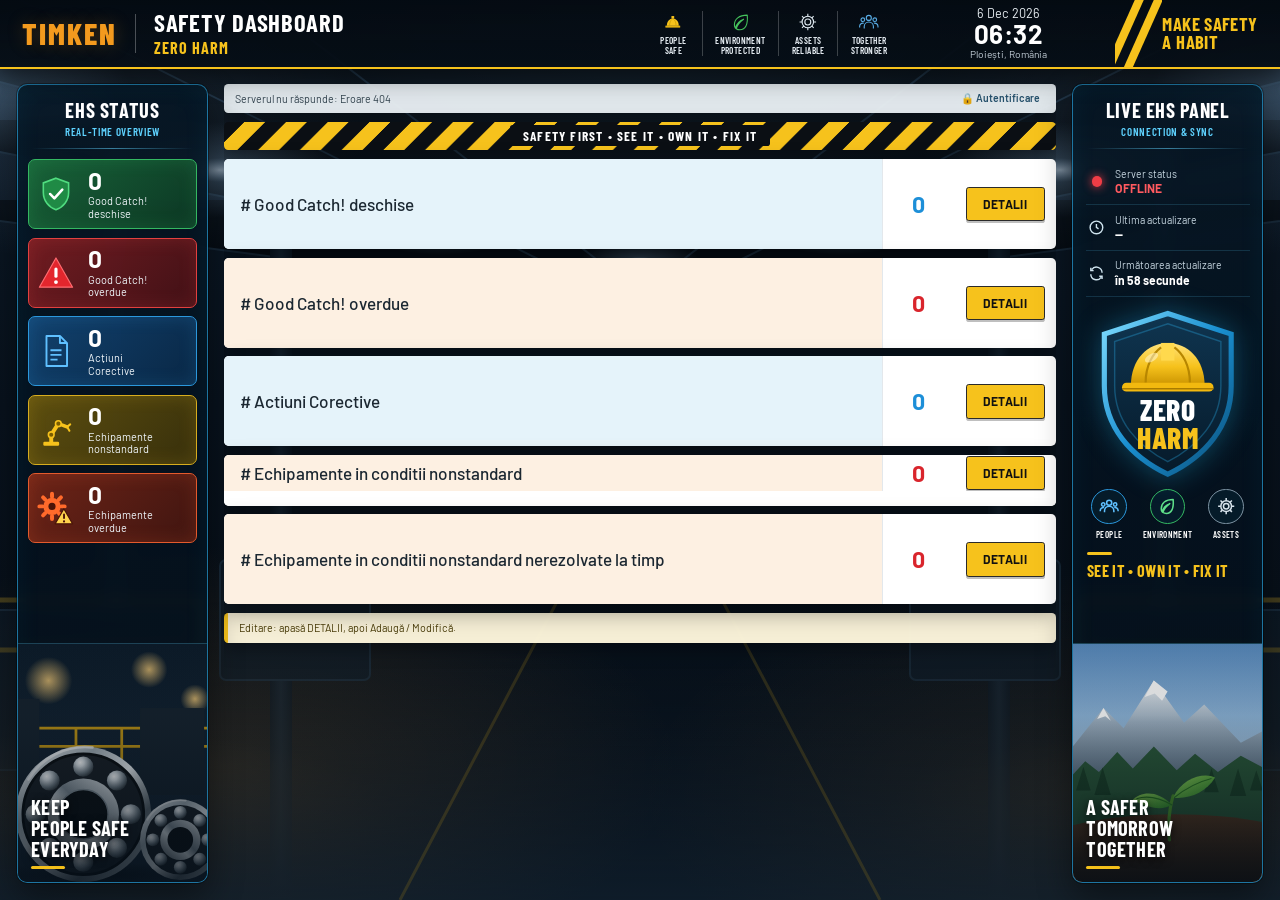
==== SafetyDashboard/index.html @ 83e4dab9 "Add Safety Dashboard: standalone Python + SQLite server (port 8093), editable from the page Co-Autho" ====
<!DOCTYPE html>
<html lang="ro">
<head>
<meta charset="UTF-8">
<meta name="viewport" content="width=device-width, initial-scale=1">
<title>Safety Dashboard</title>
<link rel="stylesheet" href="fonts/fonts.css">
<style>
:root {
  --bg: #050d16;
  --yellow: #f6c21c; --yellow-2: #ffd34d; --orange: #f39a1e;
  --cyan: #19b4ea; --cyan-2: #5fd3ff;
  --ink: #16212b; --ink-2: #3c4b57; --muted: #6a7b88;
  --panel: rgba(5, 18, 30, .86); --panel-line: rgba(38, 150, 205, .75);
  --card-blue: #e5f3fa; --card-peach: #fdf0e2;
  --val-blue: #1d8fd8; --val-red: #d9252c;
  --ok: #19a35a; --ok-soft: #dff4e7; --bad: #db2a31; --bad-soft: #fde4e4;
  --cond: "Barlow Condensed", "Arial Narrow", "Segoe UI", sans-serif;
  --sans: "Barlow", "Segoe UI", Arial, sans-serif;
  font-size: clamp(12.5px, calc(0.52vw + 7.4px), 20px);
}
* { box-sizing: border-box; }
html, body { margin: 0; min-height: 100%; }
body {
  font-family: var(--sans); color: #fff; background: var(--bg);
  min-height: 100vh; overflow-x: hidden;
}
button, input, select, textarea { font: inherit; }

/* ================= fundal ================= */
.fundal { position: fixed; inset: 0; z-index: 0; overflow: hidden; pointer-events: none; }
.fundal .foto { position: absolute; inset: 0; background-size: cover; background-position: center; }
.fundal .foto.implicit { background:
  radial-gradient(ellipse 60% 40% at 50% 0%, rgba(120, 170, 210, .22), transparent 70%),
  radial-gradient(ellipse 30% 25% at 8% 12%, rgba(170, 210, 255, .18), transparent 70%),
  radial-gradient(ellipse 30% 25% at 92% 12%, rgba(170, 210, 255, .16), transparent 70%),
  radial-gradient(ellipse 50% 35% at 18% 85%, rgba(255, 170, 60, .14), transparent 70%),
  radial-gradient(ellipse 50% 35% at 85% 88%, rgba(255, 170, 60, .10), transparent 70%),
  linear-gradient(180deg, #0c1a28 0%, #08121d 45%, #060d15 100%); }
.fundal svg.hala { position: absolute; inset: 0; width: 100%; height: 100%; opacity: .55; }
.fundal .voal { position: absolute; inset: 0; background: linear-gradient(180deg, rgba(3, 9, 16, .35), rgba(3, 9, 16, .55)); }
.fundal.cu-foto .voal { background: linear-gradient(180deg, rgba(3, 9, 16, .55), rgba(3, 9, 16, .72)); }

/* ================= antet ================= */
header.antet {
  position: relative; z-index: 3; display: flex; align-items: center; gap: 1.3rem;
  height: 4.9rem; padding: 0 0 0 1.6rem;
  background: linear-gradient(180deg, rgba(4, 10, 17, .97), rgba(6, 14, 22, .94));
  border-bottom: 2px solid var(--yellow);
  box-shadow: 0 6px 24px rgba(0, 0, 0, .55);
}
.logo { display: flex; align-items: center; gap: 1.3rem; height: 100%; }
.logo .marca { font-family: "Arial Black", "Segoe UI Black", var(--cond); font-weight: 900; font-size: 2.15rem; letter-spacing: .06em;
  color: var(--orange); text-shadow: 0 0 18px rgba(243, 154, 30, .25); line-height: 1; }
.logo .marca img { height: 2.6rem; display: block; }
.logo .sep { width: 1px; height: 2.8rem; background: rgba(255, 255, 255, .28); }
.titlu .t1 { font-family: var(--cond); font-weight: 700; font-size: 1.75rem; letter-spacing: .03em; line-height: 1; }
.titlu .t2 { font-family: var(--cond); font-weight: 700; font-size: 1.15rem; color: var(--yellow); letter-spacing: .06em; margin-top: .2rem; }
.valori { display: flex; align-items: stretch; margin-left: auto; height: 3.2rem; }
.valori .v { display: flex; flex-direction: column; align-items: center; justify-content: center; gap: .25rem; padding: 0 1.5rem;
  font-family: var(--cond); font-weight: 600; font-size: .66rem; letter-spacing: .04em; text-transform: uppercase; text-align: center; line-height: 1.05; color: #e7eef4; }
.valori .v + .v { border-left: 1px solid rgba(255, 255, 255, .22); }
.valori .v svg { width: 2.25rem; height: 2.25rem; }
.ceas { text-align: center; margin-left: 2.2rem; line-height: 1.05; min-width: 8.5rem; }
.ceas .data { font-size: .9rem; color: #e8eef3; }
.ceas .ora { font-family: var(--sans); font-weight: 700; font-size: 1.85rem; letter-spacing: .02em; }
.ceas .loc { font-size: .72rem; color: #c6d2db; margin-top: .1rem; }
.slogan { position: relative; display: flex; align-items: center; height: 100%; padding: 0 1.6rem 0 4.8rem; margin-left: 1.2rem; }
.slogan .dungi { position: absolute; left: .8rem; top: 0; bottom: 0; width: 3.4rem; overflow: hidden; }
.slogan .dungi i { position: absolute; top: -10%; width: .65rem; height: 120%; background: var(--yellow); transform: skewX(-24deg); }
.slogan .dungi i:nth-child(1) { left: .4rem; } .slogan .dungi i:nth-child(2) { left: 1.75rem; }
.slogan b { font-family: var(--cond); font-weight: 700; font-size: 1.32rem; color: var(--yellow); line-height: 1.02; letter-spacing: .02em; }

/* ================= layout ================= */
.pagina { position: relative; z-index: 2; display: grid; grid-template-columns: 13.6rem minmax(0, 1fr) 13.6rem; gap: 1.15rem;
  padding: 1.05rem 1.2rem 1.2rem; min-height: calc(100vh - 4.9rem); align-items: stretch; }

/* ================= panouri laterale ================= */
.panou { position: relative; display: flex; flex-direction: column; border: 1px solid var(--panel-line); border-radius: .75rem;
  background: linear-gradient(180deg, rgba(6, 22, 36, .9), rgba(4, 14, 24, .88)); box-shadow: 0 0 0 1px rgba(0, 0, 0, .35), 0 14px 34px rgba(0, 0, 0, .45), inset 0 0 28px rgba(25, 180, 234, .06);
  overflow: hidden; backdrop-filter: blur(6px); }
.panou .cap { text-align: center; padding: .95rem .8rem .7rem; }
.panou .cap h3 { margin: 0; font-family: var(--cond); font-weight: 700; font-size: 1.45rem; letter-spacing: .03em; }
.panou .cap small { display: block; margin-top: .25rem; font-family: var(--cond); font-weight: 600; font-size: .78rem; letter-spacing: .06em; color: var(--cyan-2); }
.panou .cap::after { content: ""; display: block; height: 1px; margin: .7rem .2rem 0; background: linear-gradient(90deg, transparent, rgba(95, 211, 255, .55), transparent); }
.tile { display: grid; grid-template-columns: 3.1rem 1fr; gap: .55rem; align-items: center; margin: 0 .7rem .6rem; padding: .55rem .6rem; border-radius: .5rem;
  border: 1.5px solid; cursor: pointer; transition: transform .2s, box-shadow .2s, filter .2s; text-align: left; color: #fff; width: calc(100% - 1.4rem); }
.tile:hover { transform: translateY(-2px); filter: brightness(1.12); }
.tile svg { width: 2.7rem; height: 2.7rem; }
.tile strong { display: block; font-family: var(--sans); font-weight: 700; font-size: 1.75rem; line-height: 1; }
.tile span { display: block; font-size: .78rem; line-height: 1.15; margin-top: .2rem; color: #eef4f8; }
.tile.verde { border-color: #34b862; background: linear-gradient(135deg, rgba(30, 120, 62, .78), rgba(14, 64, 36, .78)); box-shadow: inset 0 0 18px rgba(52, 184, 98, .2); }
.tile.rosu { border-color: #e3403f; background: linear-gradient(135deg, rgba(140, 30, 34, .8), rgba(80, 16, 20, .8)); box-shadow: inset 0 0 18px rgba(227, 64, 63, .2); }
.tile.albastru { border-color: #2b98dd; background: linear-gradient(135deg, rgba(20, 76, 128, .82), rgba(10, 44, 78, .82)); box-shadow: inset 0 0 18px rgba(43, 152, 221, .2); }
.tile.galben { border-color: #d8ad1e; background: linear-gradient(135deg, rgba(112, 92, 12, .82), rgba(66, 54, 8, .82)); box-shadow: inset 0 0 18px rgba(216, 173, 30, .2); }
.tile.portocaliu { border-color: #e45a2c; background: linear-gradient(135deg, rgba(132, 40, 22, .82), rgba(76, 22, 14, .82)); box-shadow: inset 0 0 18px rgba(228, 90, 44, .2); }
.poza { position: relative; margin-top: auto; min-height: 12rem; flex: 1 1 12rem; max-height: 17rem; overflow: hidden; border-top: 1px solid rgba(95, 211, 255, .25); }
.poza > svg, .poza > .img { position: absolute; inset: 0; width: 100%; height: 100%; }
.poza > .img { background-size: cover; background-position: center; }
.poza::after { content: ""; position: absolute; inset: 0; background: linear-gradient(180deg, rgba(4, 14, 24, .15) 30%, rgba(4, 14, 24, .75) 100%); }
.poza .text { position: absolute; left: .95rem; right: .6rem; bottom: .95rem; z-index: 1; font-family: var(--cond); font-weight: 700; font-size: 1.45rem; line-height: 1.02; text-shadow: 0 2px 8px rgba(0, 0, 0, .8); letter-spacing: .01em; }
.poza .text::after { content: ""; display: block; width: 2.4rem; height: .22rem; background: var(--yellow); margin-top: .45rem; border-radius: 2px; }

/* panou dreapta */
.rand-live { display: grid; grid-template-columns: 1.6rem 1fr; gap: .5rem; align-items: center; margin: 0 .9rem; padding: .62rem 0; border-bottom: 1px solid rgba(95, 211, 255, .16); }
.rand-live svg { width: 1.2rem; height: 1.2rem; color: #cfe4ef; justify-self: center; }
.rand-live small { display: block; font-size: .74rem; color: #c8d8e2; }
.rand-live b { display: block; font-size: .86rem; margin-top: .1rem; }
.punct-viu { width: .75rem; height: .75rem; border-radius: 50%; background: #2fd06e; box-shadow: 0 0 10px #2fd06e; justify-self: center; animation: puls 2.2s ease-in-out infinite; }
.punct-viu.err { background: #ef3d46; box-shadow: 0 0 10px #ef3d46; }
.ok-txt { color: #3be07a; } .err-txt { color: #ff5a60; }
@keyframes puls { 50% { box-shadow: 0 0 2px #2fd06e; opacity: .75; } }
.scut { display: grid; place-items: center; margin: .9rem auto .3rem; width: 78%; }
.scut svg { width: 100%; height: auto; filter: drop-shadow(0 0 14px rgba(25, 180, 234, .35)); }
.trei { display: grid; grid-template-columns: repeat(3, 1fr); gap: .2rem; margin: .4rem .6rem 0; text-align: center; }
.trei div { font-family: var(--cond); font-weight: 600; font-size: .64rem; letter-spacing: .04em; }
.trei .cerc { width: 2.55rem; height: 2.55rem; border-radius: 50%; margin: 0 auto .3rem; display: grid; place-items: center; border: 1.5px solid; background: rgba(6, 30, 46, .8); }
.trei .cerc svg { width: 1.45rem; height: 1.45rem; }
.motto { text-align: left; margin: .9rem 1rem .9rem; font-family: var(--cond); font-weight: 700; font-size: 1.15rem; color: var(--yellow); letter-spacing: .02em; }
.motto::before { content: ""; display: block; width: 1.8rem; height: .2rem; background: var(--yellow); margin-bottom: .45rem; border-radius: 2px; }

/* ================= centru ================= */
.centru { min-width: 0; display: flex; flex-direction: column; gap: .62rem; }
/* pe ecrane inalte (TV) cardurile cresc ca sa umple inaltimea, ca in macheta */
@media (min-width: 1101px) {
  .pagina { height: calc(100vh - 4.9rem); min-height: 38rem; }
  .centru { overflow-y: auto; scrollbar-width: thin; }
  .lista-carduri > .card:not(.cu-extra) { flex: 1 1 3.6rem; max-height: 6.4rem; }
  .lista-carduri > .card.cu-extra { flex: 0 0 auto; }
  .mod-detalii .pagina { height: auto; min-height: calc(100vh - 4.9rem); }
  .mod-detalii .centru { overflow: visible; }
  .mod-detalii .panou { position: sticky; top: 1rem; max-height: calc(100vh - 2rem); }
}
.bara-stare { display: flex; align-items: center; gap: .8rem; background: rgba(233, 239, 243, .96); color: #33444f; border-radius: .3rem; padding: .48rem .8rem;
  font-size: .76rem; box-shadow: 0 6px 18px rgba(0, 0, 0, .35); }
.bara-stare .txt { flex: 1; min-width: 0; overflow: hidden; text-overflow: ellipsis; white-space: nowrap; }
.bara-stare button { border: 0; background: transparent; color: #24506b; font-weight: 600; font-size: .74rem; cursor: pointer; padding: .1rem .35rem; border-radius: .25rem; white-space: nowrap; }
.bara-stare button:hover { background: rgba(36, 80, 107, .12); }
.banda { position: relative; height: 2.05rem; border-radius: .3rem; overflow: hidden; display: grid; place-items: center;
  background: repeating-linear-gradient(-45deg, var(--yellow) 0 1.05rem, #0b0f14 1.05rem 2.1rem); background-size: 2.97rem 2.97rem;
  box-shadow: 0 6px 18px rgba(0, 0, 0, .4); animation: dungi 9s linear infinite; }
@keyframes dungi { to { background-position: 2.97rem 0; } }
.banda span { position: relative; background: #0b0f14; color: #fff; font-family: var(--cond); font-weight: 700; font-size: .95rem; letter-spacing: .09em; padding: .18rem .9rem; border-radius: .2rem; }

.card { display: grid; grid-template-columns: minmax(0, 1fr) 5.2rem 7.2rem; align-items: stretch; background: #fff; border-radius: .35rem; overflow: hidden;
  box-shadow: 0 8px 22px rgba(0, 0, 0, .38); color: var(--ink); min-height: 3.6rem; transition: transform .22s, box-shadow .22s; animation: intra .5s ease both; }
.card:hover { transform: translateY(-2px); box-shadow: 0 14px 30px rgba(0, 0, 0, .45); }
@keyframes intra { from { opacity: 0; transform: translateY(10px); } }
.card:nth-child(3) { animation-delay: .05s; } .card:nth-child(4) { animation-delay: .1s; } .card:nth-child(5) { animation-delay: .15s; } .card:nth-child(6) { animation-delay: .2s; } .card:nth-child(7) { animation-delay: .25s; }
.card .eticheta { display: flex; align-items: center; padding: 0 1.1rem; font-size: 1.22rem; font-weight: 500; color: #1b2731; }
.card .eticheta.albastru { background: var(--card-blue); } .card .eticheta.piersica { background: var(--card-peach); }
.card .val { display: grid; place-items: center; font-family: var(--sans); font-weight: 700; font-size: 1.65rem; border-left: 1px solid #e3e8ec; }
.card .val.albastru { color: var(--val-blue); } .card .val.rosu { color: var(--val-red); }
.card .detalii { align-self: center; justify-self: center; width: 5.6rem; height: 2.45rem; border: 1px solid #2a2a2a; border-radius: .2rem; background: var(--yellow); color: #111; font-family: var(--sans); font-weight: 700; font-size: .86rem; letter-spacing: .03em; cursor: pointer; box-shadow: 0 2px 0 rgba(0,0,0,.25); transition: transform .15s, background .15s, color .15s; }
.card .detalii:hover { transform: translateY(-1px); background: #111; color: var(--yellow); }
.card .extra { grid-column: 1 / -1; padding: .2rem .7rem .75rem; background: #fff; }
.eq { border: 1px solid #dbe3e8; border-radius: .45rem; padding: .6rem .8rem .55rem; margin-top: .55rem; background: #fbfdfe; cursor: pointer; transition: border-color .2s, box-shadow .2s; }
.eq:hover { border-color: #9fb8c6; box-shadow: 0 3px 10px rgba(0, 0, 0, .08); }
.eq .sus { display: flex; justify-content: space-between; align-items: center; gap: .6rem; font-weight: 700; font-size: .95rem; color: #16212b; }
.eq .ins { font-size: .7rem; font-weight: 700; letter-spacing: .03em; padding: .12rem .45rem; border-radius: .2rem; }
.eq .ins.ok { color: var(--ok); background: var(--ok-soft); } .eq .ins.rau { color: var(--bad); background: var(--bad-soft); }
.eq .meta { font-size: .72rem; color: #5d6f7c; margin: .2rem 0 .5rem; }
.eq .meta b { font-weight: 500; color: #3c4b57; margin-right: 1.2rem; }
.eq .pista { height: .72rem; border-radius: 99px; background: #e1e8ec; overflow: hidden; }
.eq .umplut { height: 100%; border-radius: 99px; background: linear-gradient(90deg, #52b947 0%, #a6c63a 45%, #f3c22a 100%); transition: width .9s ease; }
.eq .umplut.rau { background: linear-gradient(90deg, #f37a80, #e3262d); }
.eq .jos { display: flex; justify-content: space-between; font-size: .72rem; font-weight: 700; color: #33444f; margin-top: .4rem; }
.nota { background: rgba(253, 246, 220, .97); color: #4a3d0a; border-left: .3rem solid var(--yellow); border-radius: .3rem; padding: .6rem .8rem; font-size: .76rem; box-shadow: 0 6px 18px rgba(0, 0, 0, .35); }

/* ================= pagina de detalii ================= */
.lista-carduri { display: contents; }
.detalii-pag { display: none; flex-direction: column; gap: .7rem; }
.mod-detalii .lista-carduri { display: none; }
.mod-detalii .detalii-pag { display: flex; }
.det-sus { display: flex; align-items: center; gap: .7rem; flex-wrap: wrap; }
.det-sus h2 { margin: 0; font-family: var(--cond); font-weight: 700; font-size: 1.7rem; letter-spacing: .02em; flex: 1; text-shadow: 0 2px 10px rgba(0,0,0,.6); }
.btn { display: inline-flex; align-items: center; gap: .35rem; height: 2.3rem; padding: 0 .95rem; border-radius: .3rem; border: 1px solid transparent; cursor: pointer; font-weight: 700; font-size: .85rem; white-space: nowrap; transition: transform .15s, filter .15s; }
.btn:hover { transform: translateY(-1px); filter: brightness(1.08); }
.btn.galben { background: var(--yellow); color: #111; border-color: #2a2a2a; }
.btn.inchis { background: #0f2434; color: #fff; border-color: rgba(95, 211, 255, .4); }
.btn.alb { background: #fff; color: #16212b; border-color: #c9d3da; }
.btn.rosu { background: #fff; color: var(--bad); border-color: var(--bad); }
.taburi { display: flex; gap: .35rem; flex-wrap: wrap; }
.taburi button { border: 1px solid rgba(95, 211, 255, .35); background: rgba(6, 24, 38, .85); color: #dbe9f1; padding: .45rem .85rem; border-radius: .3rem; cursor: pointer; font-weight: 600; font-size: .82rem; }
.taburi button[aria-selected="true"] { background: var(--yellow); color: #111; border-color: var(--yellow); }
.taburi button b { margin-left: .3rem; font-weight: 700; opacity: .8; }
.mini-uri { display: grid; grid-template-columns: repeat(4, minmax(0, 1fr)); gap: .6rem; }
.mini { background: #fff; color: var(--ink); border-radius: .35rem; padding: .6rem .8rem; border-top: .25rem solid var(--cyan); box-shadow: 0 6px 16px rgba(0, 0, 0, .3); font-size: .78rem; color: #4b5b67; }
.mini strong { display: block; font-size: 1.55rem; color: var(--ink); line-height: 1.1; margin-top: .15rem; }
.mini.rosu { border-top-color: var(--bad); } .mini.galben { border-top-color: var(--yellow); } .mini.verde { border-top-color: var(--ok); }
.cutie { background: #fff; color: var(--ink); border-radius: .35rem; box-shadow: 0 8px 22px rgba(0, 0, 0, .38); overflow: hidden; }
.cutie .filtre { display: flex; gap: .5rem; align-items: center; padding: .6rem .7rem; border-bottom: 1px solid #e3e9ed; flex-wrap: wrap; }
.cutie .filtre input[type=search] { flex: 1 1 14rem; height: 2.1rem; border: 1px solid #c9d3da; border-radius: .3rem; padding: 0 .6rem; font-size: .85rem; }
.cutie .filtre label { font-size: .8rem; color: #4b5b67; display: inline-flex; gap: .35rem; align-items: center; }
.tabel-wrap { overflow: auto; max-height: calc(100vh - 20rem); min-height: 12rem; }
table { border-collapse: collapse; width: 100%; font-size: .8rem; }
th { position: sticky; top: 0; z-index: 1; background: #12324a; color: #fff; text-align: left; padding: .55rem .6rem; font-weight: 600; white-space: nowrap; cursor: pointer; user-select: none; }
th .sag { opacity: .45; margin-left: .2rem; } th.sortat .sag { opacity: 1; color: var(--yellow); }
td { padding: .5rem .6rem; border-bottom: 1px solid #e8edf0; vertical-align: top; }
tbody tr { cursor: pointer; transition: background .12s; }
tbody tr:nth-child(even) td { background: #f7fafc; }
tbody tr:hover td { background: #eaf5fb; }
td.desc { min-width: 16rem; max-width: 34rem; }
td .badge { display: inline-block; font-size: .7rem; font-weight: 700; padding: .12rem .45rem; border-radius: .2rem; white-space: nowrap; }
.b-over { background: var(--bad-soft); color: var(--bad); } .b-open { background: #e3f1fb; color: #1572b6; } .b-inch { background: var(--ok-soft); color: var(--ok); }
td.rosu { color: var(--bad); font-weight: 700; } td.verde { color: var(--ok); font-weight: 600; }
td.act { white-space: nowrap; text-align: right; }
td.act button { border: 1px solid #c9d3da; background: #fff; border-radius: .25rem; padding: .2rem .45rem; cursor: pointer; font-size: .78rem; margin-left: .2rem; }
td.act button:hover { border-color: #12324a; }
.gol { padding: 1.5rem; text-align: center; color: #6a7b88; }

/* ================= ferestre (modal) ================= */
.voal { position: fixed; inset: 0; z-index: 20; background: rgba(2, 8, 14, .72); backdrop-filter: blur(3px); display: none; align-items: flex-start; justify-content: center; padding: 4vh 1rem; overflow-y: auto; }
.voal.deschis { display: flex; }
.fereastra { width: min(40rem, 100%); background: #0b1d2b; border: 1px solid var(--panel-line); border-radius: .7rem; box-shadow: 0 30px 80px rgba(0, 0, 0, .6); color: #e8f1f6; overflow: hidden; animation: intra .25s ease; }
.fereastra.lata { width: min(60rem, 100%); }
.fereastra .f-cap { display: flex; align-items: center; gap: .6rem; padding: .85rem 1rem; border-bottom: 1px solid rgba(95, 211, 255, .2); background: linear-gradient(90deg, rgba(25, 180, 234, .12), transparent); }
.fereastra .f-cap h3 { margin: 0; flex: 1; font-family: var(--cond); font-weight: 700; font-size: 1.4rem; letter-spacing: .02em; }
.fereastra .f-cap .x { border: 0; background: transparent; color: #cfe; font-size: 1.4rem; cursor: pointer; line-height: 1; padding: .2rem .4rem; border-radius: .3rem; }
.fereastra .f-cap .x:hover { background: rgba(255, 255, 255, .1); }
.fereastra .f-corp { padding: 1rem; }
.fereastra .f-jos { display: flex; gap: .5rem; padding: .8rem 1rem; border-top: 1px solid rgba(95, 211, 255, .2); flex-wrap: wrap; }
.fereastra .f-jos .spatiu { flex: 1; }
.campuri { display: grid; grid-template-columns: 1fr 1fr; gap: .75rem .9rem; }
.campuri .lat { grid-column: 1 / -1; }
.camp label { display: block; font-size: .74rem; font-weight: 600; color: #a9c4d3; margin-bottom: .3rem; letter-spacing: .02em; }
.camp label .obl { color: var(--yellow); }
.camp input:not([type=checkbox]), .camp select, .camp textarea { width: 100%; height: 2.4rem; border: 1px solid #2b4b60; background: #071622; color: #fff; border-radius: .3rem; padding: 0 .65rem; font-size: .9rem; }
.camp textarea { height: auto; min-height: 5.5rem; padding: .5rem .65rem; resize: vertical; }
.camp input:focus, .camp select:focus, .camp textarea:focus { outline: 2px solid var(--yellow); outline-offset: -1px; border-color: transparent; }
.camp input[type=date] { color-scheme: dark; }
.bifa { display: inline-flex; align-items: center; gap: .5rem; font-size: .9rem; cursor: pointer; margin-top: .3rem; }
.bifa input { width: 1.15rem; height: 1.15rem; accent-color: var(--yellow); }
.mesaj { display: none; margin-top: .7rem; padding: .55rem .7rem; border-radius: .3rem; font-size: .84rem; }
.mesaj.ok { display: block; background: rgba(25, 163, 90, .18); color: #7ff0ad; border: 1px solid rgba(25, 163, 90, .5); }
.mesaj.err { display: block; background: rgba(219, 42, 49, .18); color: #ff9fa3; border: 1px solid rgba(219, 42, 49, .5); }
.mesaj.info { display: block; background: rgba(25, 180, 234, .14); color: #9fe3ff; border: 1px solid rgba(25, 180, 234, .4); }
.info-meta { font-size: .74rem; color: #8fb0c2; margin-bottom: .8rem; }
.s-taburi { display: flex; gap: .3rem; border-bottom: 1px solid rgba(95, 211, 255, .2); padding: 0 1rem; overflow-x: auto; }
.s-taburi button { border: 0; background: transparent; color: #a9c4d3; padding: .7rem .8rem; cursor: pointer; font-weight: 600; border-bottom: 2px solid transparent; white-space: nowrap; }
.s-taburi button[aria-selected="true"] { color: var(--yellow); border-bottom-color: var(--yellow); }
.s-panou { display: none; } .s-panou.activ { display: block; }
.s-tabel { width: 100%; border-collapse: collapse; font-size: .82rem; }
.s-tabel th { position: static; background: #12324a; cursor: default; }
.s-tabel td { border-bottom: 1px solid rgba(95, 211, 255, .14); color: #e8f1f6; }
.s-tabel tr:nth-child(even) td { background: rgba(255, 255, 255, .03); }
.s-tabel select { background: #071622; color: #fff; border: 1px solid #2b4b60; border-radius: .25rem; height: 1.9rem; }
.s-tabel .btn { height: 1.9rem; padding: 0 .55rem; font-size: .76rem; margin: .1rem .15rem .1rem 0; }
.img-rand { display: grid; grid-template-columns: 8rem 1fr auto; gap: .8rem; align-items: center; padding: .6rem 0; border-bottom: 1px solid rgba(95, 211, 255, .14); }
.img-rand .prev { width: 8rem; height: 4.5rem; border-radius: .3rem; background: #071622 center/cover no-repeat; border: 1px solid #2b4b60; display: grid; place-items: center; font-size: .7rem; color: #6d8fa2; }
.img-rand b { display: block; font-size: .9rem; } .img-rand small { color: #8fb0c2; font-size: .74rem; }
.toast { position: fixed; left: 50%; bottom: 1.2rem; transform: translateX(-50%); z-index: 40; background: #0f2434; color: #fff; border: 1px solid var(--yellow); padding: .6rem 1rem; border-radius: .4rem; font-size: .86rem; display: none; box-shadow: 0 10px 30px rgba(0, 0, 0, .5); }
.ascuns { display: none !important; }

/* ================= efecte oprite / miscare redusa ================= */
.fara-efecte *, .fara-efecte *::before, .fara-efecte *::after { animation: none !important; transition: none !important; }
@media (prefers-reduced-motion: reduce) { *, *::before, *::after { animation-duration: .01ms !important; animation-iteration-count: 1 !important; transition-duration: .01ms !important; } }

/* ================= ecrane mai mici ================= */
@media (max-width: 1280px) {
  .valori .v { padding: 0 .9rem; }
  .slogan { padding-left: 4.2rem; }
}
@media (max-width: 1100px) {
  .valori { display: none; }
  .pagina { grid-template-columns: minmax(0, 1fr); }
  .panou.stanga { order: 2; } .panou.dreapta { order: 3; }
  .panou .poza, .panou .scut, .panou .trei { display: none; }
  .panou.stanga .tiles { display: grid; grid-template-columns: repeat(5, minmax(0, 1fr)); gap: .5rem; padding: 0 .7rem .7rem; }
  .panou.stanga .tile { margin: 0; width: 100%; }
}
@media (max-width: 760px) {
  :root { font-size: 13px; }
  header.antet { height: auto; flex-wrap: wrap; padding: .7rem 1rem; gap: .5rem 1rem; }
  .logo .sep, .slogan { display: none; }
  .ceas { margin-left: auto; min-width: 0; }
  .pagina { padding: .7rem; }
  .card { grid-template-columns: minmax(0, 1fr) 4rem; }
  .card .detalii { grid-column: 1 / -1; width: calc(100% - 1.2rem); margin: 0 .6rem .6rem; }
  .card .eticheta { padding: .7rem .9rem; font-size: 1.05rem; }
  .panou.stanga .tiles { grid-template-columns: repeat(2, minmax(0, 1fr)); }
  .mini-uri { grid-template-columns: 1fr 1fr; }
  .campuri { grid-template-columns: 1fr; }
  .img-rand { grid-template-columns: 5.5rem 1fr; } .img-rand .prev { width: 5.5rem; height: 3.4rem; } .img-rand > div:last-child { grid-column: 1 / -1; }
}
</style>
</head>
<body>

<!-- ======================= FUNDAL ======================= -->
<div class="fundal" id="fundal" aria-hidden="true">
  <div class="foto implicit" id="fundalFoto"></div>
  <svg class="hala" id="hala" viewBox="0 0 1600 900" preserveAspectRatio="xMidYMid slice">
    <defs>
      <linearGradient id="hg-stalp" x1="0" x2="1"><stop offset="0" stop-color="#0b1824"/><stop offset=".5" stop-color="#1b2e3f"/><stop offset="1" stop-color="#0b1824"/></linearGradient>
      <radialGradient id="hg-lumina"><stop offset="0" stop-color="#dcefff" stop-opacity=".95"/><stop offset=".25" stop-color="#9cc9ee" stop-opacity=".35"/><stop offset="1" stop-color="#9cc9ee" stop-opacity="0"/></radialGradient>
      <radialGradient id="hg-cald"><stop offset="0" stop-color="#ffcf7a" stop-opacity=".9"/><stop offset=".3" stop-color="#ffab3d" stop-opacity=".3"/><stop offset="1" stop-color="#ffab3d" stop-opacity="0"/></radialGradient>
      <linearGradient id="hg-podea" x1="0" y1="0" x2="0" y2="1"><stop offset="0" stop-color="#0c1824" stop-opacity="0"/><stop offset="1" stop-color="#16293a"/></linearGradient>
    </defs>
    <!-- acoperis: grinzi in perspectiva -->
    <g stroke="#2a4358" stroke-width="2" opacity=".7">
      <path d="M0 40 L800 250 L1600 40"/><path d="M0 120 L800 280 L1600 120"/><path d="M0 200 L800 305 L1600 200"/>
      <path d="M180 0 L700 260"/><path d="M420 0 L760 262"/><path d="M1180 0 L840 262"/><path d="M1420 0 L900 260"/>
    </g>
    <!-- stalpi -->
    <g fill="url(#hg-stalp)">
      <rect x="40" y="60" width="46" height="840"/><rect x="260" y="150" width="32" height="750"/><rect x="430" y="215" width="22" height="685"/>
      <rect x="1514" y="60" width="46" height="840"/><rect x="1308" y="150" width="32" height="750"/><rect x="1148" y="215" width="22" height="685"/>
    </g>
    <!-- lumini -->
    <g>
      <ellipse cx="120" cy="90" rx="170" ry="70" fill="url(#hg-lumina)"/><ellipse cx="380" cy="170" rx="120" ry="48" fill="url(#hg-lumina)"/>
      <ellipse cx="600" cy="225" rx="80" ry="30" fill="url(#hg-lumina)"/><ellipse cx="1000" cy="225" rx="80" ry="30" fill="url(#hg-lumina)"/>
      <ellipse cx="1220" cy="170" rx="120" ry="48" fill="url(#hg-lumina)"/><ellipse cx="1480" cy="90" rx="170" ry="70" fill="url(#hg-lumina)"/>
      <ellipse cx="800" cy="262" rx="60" ry="22" fill="url(#hg-lumina)"/>
    </g>
    <!-- utilaje / balustrade -->
    <g fill="#0e1d2b" stroke="#213a4f" stroke-width="2">
      <rect x="110" y="610" width="240" height="160" rx="6"/><rect x="380" y="560" width="150" height="120" rx="6"/>
      <rect x="1250" y="610" width="240" height="160" rx="6"/><rect x="1070" y="560" width="150" height="120" rx="6"/>
    </g>
    <g stroke="#c9a227" stroke-width="5" opacity=".55" fill="none">
      <path d="M90 600 H360 M90 600 V780 M360 600 V780 M90 650 H360"/>
      <path d="M1240 600 H1510 M1240 600 V780 M1510 600 V780 M1240 650 H1510"/>
    </g>
    <ellipse cx="260" cy="820" rx="300" ry="90" fill="url(#hg-cald)" opacity=".5"/>
    <ellipse cx="1340" cy="820" rx="300" ry="90" fill="url(#hg-cald)" opacity=".4"/>
    <rect x="0" y="600" width="1600" height="300" fill="url(#hg-podea)"/>
    <g stroke="#f6c21c" stroke-width="3" opacity=".25"><path d="M560 900 L760 520 M1040 900 L840 520"/></g>
  </svg>
  <div class="voal"></div>
</div>

<!-- ======================= ANTET ======================= -->
<header class="antet">
  <div class="logo">
    <div class="marca" id="marca">TIMKEN</div>
    <div class="sep"></div>
    <div class="titlu"><div class="t1">SAFETY DASHBOARD</div><div class="t2">ZERO HARM</div></div>
  </div>
  <div class="valori" aria-hidden="true">
    <div class="v">
      <svg viewBox="0 0 48 48"><path d="M8 32h32v4H8z" fill="#f6c21c"/><path d="M11 32c0-9 5.8-15.5 13-15.5S37 23 37 32" fill="#f6c21c"/><path d="M21 16.8V11h6v5.8" fill="#f6c21c"/><path d="M17 31c0-6 2-10 5-12.6M31 31c0-6-2-10-5-12.6" stroke="#c99800" stroke-width="1.6" fill="none"/><path d="M8 34.5h32" stroke="#c99800" stroke-width="1.4"/></svg>
      <span>People<br>safe</span></div>
    <div class="v">
      <svg viewBox="0 0 48 48"><path d="M38 9C20 9 10 18 10 30c0 3 1 5.5 2.2 7.4C15 27 22 21 30 18c-7 5-13.5 11.5-16.2 20.6C16 40 18.6 41 22 41c12 0 18-11 16-32z" fill="none" stroke="#45c35c" stroke-width="2.4" stroke-linejoin="round"/></svg>
      <span>Environment<br>protected</span></div>
    <div class="v">
      <svg viewBox="0 0 48 48" fill="none" stroke="#dfe9f0" stroke-width="2.4"><circle cx="24" cy="24" r="6.5"/><path d="M24 6v6M24 36v6M6 24h6M36 24h6M11.3 11.3l4.2 4.2M32.5 32.5l4.2 4.2M11.3 36.7l4.2-4.2M32.5 15.5l4.2-4.2"/><circle cx="24" cy="24" r="12.5"/></svg>
      <span>Assets<br>reliable</span></div>
    <div class="v">
      <svg viewBox="0 0 48 48" fill="none" stroke="#5aaee8" stroke-width="2.4"><circle cx="24" cy="15" r="5.5"/><path d="M14 38v-4a10 10 0 0 1 20 0v4"/><circle cx="11" cy="19" r="4"/><path d="M4 36v-2.5a7 7 0 0 1 9-6.7"/><circle cx="37" cy="19" r="4"/><path d="M44 36v-2.5a7 7 0 0 0-9-6.7"/></svg>
      <span>Together<br>stronger</span></div>
  </div>
  <div class="ceas"><div class="data" id="ceasData">—</div><div class="ora" id="ceasOra">--:--</div><div class="loc" id="locatie">Ploiești, România</div></div>
  <div class="slogan"><div class="dungi"><i></i><i></i></div><b id="sloganDreapta">MAKE SAFETY<br>A HABIT</b></div>
</header>

<!-- ======================= PAGINA ======================= -->
<div class="pagina" id="pagina">

  <!-- ---------- stanga ---------- -->
  <aside class="panou stanga">
    <div class="cap"><h3>EHS STATUS</h3><small>REAL-TIME OVERVIEW</small></div>
    <div class="tiles">
      <button class="tile verde" data-deschide="gc" title="Good Catch deschise">
        <svg viewBox="0 0 48 48"><path d="M24 4l16 6v12c0 10.5-6.8 18.7-16 22-9.2-3.3-16-11.5-16-22V10z" fill="#1f8a45" stroke="#4fdc7f" stroke-width="2"/><path d="M16.5 24l5.5 5.5 10-11" fill="none" stroke="#fff" stroke-width="3.2" stroke-linecap="round" stroke-linejoin="round"/></svg>
        <div><strong id="tGcOpen">0</strong><span>Good Catch!<br>deschise</span></div></button>
      <button class="tile rosu" data-deschide="gc" data-filtru="overdue" title="Good Catch overdue">
        <svg viewBox="0 0 48 48"><path d="M24 5L45 42H3z" fill="#e3262d" stroke="#ff6b70" stroke-width="1.5" stroke-linejoin="round"/><rect x="22" y="17" width="4" height="13" rx="2" fill="#fff"/><circle cx="24" cy="35.5" r="2.4" fill="#fff"/></svg>
        <div><strong id="tGcOver">0</strong><span>Good Catch!<br>overdue</span></div></button>
      <button class="tile albastru" data-deschide="ac" title="Acțiuni corective">
        <svg viewBox="0 0 48 48" fill="none" stroke="#5fc0ff" stroke-width="2.4" stroke-linejoin="round"><path d="M12 5h17l9 9v29H12z"/><path d="M29 5v9h9"/><path d="M17 23h14M17 29h14M17 35h9"/></svg>
        <div><strong id="tAc">0</strong><span>Acțiuni<br>Corective</span></div></button>
      <button class="tile galben" data-deschide="eq" title="Echipamente nonstandard">
        <svg viewBox="0 0 48 48"><rect x="8" y="39" width="20" height="5" rx="1.5" fill="#f6c21c"/><path d="M18 39V30" stroke="#f6c21c" stroke-width="5" stroke-linecap="round"/><path d="M18 30L27 16" stroke="#f6c21c" stroke-width="5" stroke-linecap="round"/><path d="M27 16L38 20" stroke="#f6c21c" stroke-width="4.5" stroke-linecap="round"/><circle cx="18" cy="30" r="3.6" fill="#7a5d00" stroke="#f6c21c" stroke-width="2"/><circle cx="27" cy="16" r="3.6" fill="#7a5d00" stroke="#f6c21c" stroke-width="2"/><path d="M38 20l4 -3M38 20l3 5" stroke="#f6c21c" stroke-width="2.6" stroke-linecap="round"/></svg>
        <div><strong id="tEq">0</strong><span>Echipamente<br>nonstandard</span></div></button>
      <button class="tile portocaliu" data-deschide="eq" data-filtru="depasite" title="Echipamente overdue">
        <svg viewBox="0 0 48 48"><g fill="#ff6a2b"><circle cx="19" cy="22" r="11"/><g stroke="#ff6a2b" stroke-width="5" stroke-linecap="round"><path d="M19 6v4M19 34v4M3 22h4M31 22h4M7.7 10.7l2.8 2.8M27.5 30.5l2.8 2.8M7.7 33.3l2.8-2.8M27.5 13.5l2.8-2.8"/></g></g><circle cx="19" cy="22" r="4.5" fill="#4a1408"/><path d="M34 25l11 19H23z" fill="#ffd34d" stroke="#4a1408" stroke-width="1.6" stroke-linejoin="round"/><rect x="33" y="31" width="2.4" height="7" rx="1.2" fill="#4a1408"/><circle cx="34.2" cy="41" r="1.4" fill="#4a1408"/></svg>
        <div><strong id="tEqLate">0</strong><span>Echipamente<br>overdue</span></div></button>
    </div>
    <div class="poza">
      <div class="img ascuns" id="imgStanga"></div>
      <svg id="svgStanga" viewBox="0 0 220 260" preserveAspectRatio="xMidYMid slice" aria-hidden="true">
        <defs>
          <linearGradient id="r-cer" x1="0" y1="0" x2="0" y2="1"><stop offset="0" stop-color="#0d1c2a"/><stop offset="1" stop-color="#1a2836"/></linearGradient>
          <linearGradient id="r-otel" x1="0" y1="0" x2="1" y2="1"><stop offset="0" stop-color="#e8eef2"/><stop offset=".35" stop-color="#8d9aa4"/><stop offset=".55" stop-color="#f4f7f9"/><stop offset=".8" stop-color="#5c6770"/><stop offset="1" stop-color="#b9c4cc"/></linearGradient>
          <linearGradient id="r-otel2" x1="0" y1="0" x2="1" y2="0"><stop offset="0" stop-color="#3d464d"/><stop offset=".5" stop-color="#9aa6ae"/><stop offset="1" stop-color="#2c343a"/></linearGradient>
          <radialGradient id="r-lampa"><stop offset="0" stop-color="#ffd27a" stop-opacity=".9"/><stop offset="1" stop-color="#ffd27a" stop-opacity="0"/></radialGradient>
        </defs>
        <rect width="220" height="260" fill="url(#r-cer)"/>
        <g opacity=".85"><circle cx="40" cy="40" r="26" fill="url(#r-lampa)"/><circle cx="150" cy="28" r="20" fill="url(#r-lampa)"/><circle cx="200" cy="60" r="16" fill="url(#r-lampa)"/></g>
        <g stroke="#c99a12" stroke-width="3" fill="none" opacity=".9"><path d="M0 92 H220 M0 112 H220"/><path d="M20 92 V150 M70 92 V150 M120 92 V150 M170 92 V150"/></g>
        <g fill="#16222d"><rect x="140" y="70" width="70" height="95"/><rect x="0" y="60" width="30" height="110"/></g>
        <defs>
          <radialGradient id="r-bila" cx=".35" cy=".3" r=".75"><stop offset="0" stop-color="#ffffff"/><stop offset=".25" stop-color="#d7dee3"/><stop offset=".7" stop-color="#6b7780"/><stop offset="1" stop-color="#2d353b"/></radialGradient>
          <linearGradient id="r-inel" x1="0" y1="0" x2="1" y2="1"><stop offset="0" stop-color="#f2f5f7"/><stop offset=".3" stop-color="#9aa6ae"/><stop offset=".5" stop-color="#e9eef1"/><stop offset=".72" stop-color="#58636b"/><stop offset="1" stop-color="#c3ccd2"/></linearGradient>
          <linearGradient id="r-inel2" x1="1" y1="0" x2="0" y2="1"><stop offset="0" stop-color="#eef2f4"/><stop offset=".45" stop-color="#7d8992"/><stop offset=".6" stop-color="#d9e0e4"/><stop offset="1" stop-color="#4b555c"/></linearGradient>
          <radialGradient id="r-umbra"><stop offset="0" stop-color="#000" stop-opacity=".55"/><stop offset="1" stop-color="#000" stop-opacity="0"/></radialGradient>
        </defs>
        <ellipse cx="90" cy="252" rx="110" ry="14" fill="url(#r-umbra)"/>
        <!-- rulment mare -->
        <g transform="translate(78 186)">
          <circle r="74" fill="url(#r-inel)"/>
          <circle r="66" fill="#1a2026"/>
          <circle r="66" fill="none" stroke="#0b0f12" stroke-width="3"/>
          <g fill="url(#r-bila)">
            <circle cx="0" cy="-52" r="11"/><circle cx="36.8" cy="-36.8" r="11"/><circle cx="52" cy="0" r="11"/><circle cx="36.8" cy="36.8" r="11"/>
            <circle cx="0" cy="52" r="11"/><circle cx="-36.8" cy="36.8" r="11"/><circle cx="-52" cy="0" r="11"/><circle cx="-36.8" cy="-36.8" r="11"/>
          </g>
          <circle r="39" fill="url(#r-inel2)"/>
          <circle r="27" fill="#0d1114"/>
          <circle r="27" fill="none" stroke="#7d8992" stroke-width="1.5"/>
          <path d="M-60 -38 A72 72 0 0 1 10 -73" stroke="#ffffff" stroke-opacity=".55" stroke-width="3" fill="none" stroke-linecap="round"/>
        </g>
        <!-- rulment mic -->
        <g transform="translate(184 214)">
          <circle r="44" fill="url(#r-inel)"/>
          <circle r="38" fill="#1a2026"/>
          <g fill="url(#r-bila)">
            <circle cx="0" cy="-30" r="7"/><circle cx="21.2" cy="-21.2" r="7"/><circle cx="30" cy="0" r="7"/><circle cx="21.2" cy="21.2" r="7"/>
            <circle cx="0" cy="30" r="7"/><circle cx="-21.2" cy="21.2" r="7"/><circle cx="-30" cy="0" r="7"/><circle cx="-21.2" cy="-21.2" r="7"/>
          </g>
          <circle r="22" fill="url(#r-inel2)"/>
          <circle r="14" fill="#0d1114"/>
          <path d="M-36 -22 A42 42 0 0 1 6 -43" stroke="#ffffff" stroke-opacity=".5" stroke-width="2" fill="none" stroke-linecap="round"/>
        </g>
      </svg>
      <div class="text" id="textStanga">KEEP<br>PEOPLE SAFE<br>EVERYDAY</div>
    </div>
  </aside>

  <!-- ---------- centru ---------- -->
  <main class="centru">
    <div class="bara-stare">
      <span class="txt" id="stare">Se încarcă datele…</span>
      <span id="zonaUser"></span>
    </div>

    <div class="lista-carduri">
      <div class="banda"><span id="banda">SAFETY FIRST • SEE IT • OWN IT • FIX IT</span></div>
      <div class="card"><div class="eticheta albastru"># Good Catch! deschise</div><div class="val albastru" id="vGcOpen">0</div><button class="detalii" data-deschide="gc">DETALII</button></div>
      <div class="card"><div class="eticheta piersica"># Good Catch! overdue</div><div class="val rosu" id="vGcOver">0</div><button class="detalii" data-deschide="gc" data-filtru="overdue">DETALII</button></div>
      <div class="card"><div class="eticheta albastru"># Actiuni Corective</div><div class="val albastru" id="vAc">0</div><button class="detalii" data-deschide="ac">DETALII</button></div>
      <div class="card cu-extra"><div class="eticheta piersica"># Echipamente in conditii nonstandard</div><div class="val rosu" id="vEq">0</div><button class="detalii" data-deschide="eq">DETALII</button>
        <div class="extra" id="listaEq"></div></div>
      <div class="card"><div class="eticheta piersica"># Echipamente in conditii nonstandard nerezolvate la timp</div><div class="val rosu" id="vEqLate">0</div><button class="detalii" data-deschide="eq" data-filtru="depasite">DETALII</button></div>
      <div class="nota" id="notaJos">Editare: apasă DETALII, apoi Adaugă / Modifică.</div>
    </div>

    <section class="detalii-pag" id="detaliiPag">
      <div class="det-sus">
        <h2 id="detTitlu">Detalii</h2>
        <button class="btn galben" id="btnAdauga">＋ Adaugă</button>
        <button class="btn inchis" id="btnInapoi">← Dashboard</button>
      </div>
      <div class="taburi" id="detTaburi" role="tablist"></div>
      <div class="mini-uri" id="miniUri"></div>
      <div class="cutie">
        <div class="filtre">
          <input type="search" id="detCauta" placeholder="Caută în tabel…">
          <label id="lblInchise"><input type="checkbox" id="detInchise"> Arată și cele închise / rezolvate</label>
        </div>
        <div class="tabel-wrap"><table id="detTabel"></table></div>
      </div>
    </section>
  </main>

  <!-- ---------- dreapta ---------- -->
  <aside class="panou dreapta">
    <div class="cap"><h3>LIVE EHS PANEL</h3><small>CONNECTION &amp; SYNC</small></div>
    <div class="rand-live"><span class="punct-viu" id="punctViu"></span><div><small>Server status</small><b class="ok-txt" id="srvStatus">ONLINE</b></div></div>
    <div class="rand-live"><svg viewBox="0 0 24 24" fill="none" stroke="currentColor" stroke-width="2"><circle cx="12" cy="12" r="9"/><path d="M12 7v5l3 2"/></svg><div><small>Ultima actualizare</small><b id="ultimaAct">—</b></div></div>
    <div class="rand-live"><svg viewBox="0 0 24 24" fill="none" stroke="currentColor" stroke-width="2"><path d="M20 11a8 8 0 0 0-14.6-4.5M4 4v4h4M4 13a8 8 0 0 0 14.6 4.5M20 20v-4h-4"/></svg><div><small>Următoarea actualizare</small><b id="urmAct">în 60 secunde</b></div></div>
    <div class="scut" aria-hidden="true">
      <svg viewBox="0 0 200 230">
        <defs>
          <linearGradient id="s-fond" x1="0" y1="0" x2="0" y2="1"><stop offset="0" stop-color="#0f3550"/><stop offset="1" stop-color="#061a2a"/></linearGradient>
          <linearGradient id="s-mar" x1="0" y1="0" x2="1" y2="1"><stop offset="0" stop-color="#7fdcff"/><stop offset=".5" stop-color="#1a8fd0"/><stop offset="1" stop-color="#0b4f7a"/></linearGradient>
          <linearGradient id="s-casca" x1="0" y1="0" x2="0" y2="1"><stop offset="0" stop-color="#ffe27a"/><stop offset=".55" stop-color="#f6c21c"/><stop offset="1" stop-color="#c99200"/></linearGradient>
        </defs>
        <path d="M100 6 L186 34 V104 C186 160 150 200 100 224 C50 200 14 160 14 104 V34 Z" fill="url(#s-fond)" stroke="url(#s-mar)" stroke-width="7"/>
        <path d="M100 20 L172 44 V104 C172 152 141 186 100 207 C59 186 28 152 28 104 V44 Z" fill="none" stroke="#2aa7e0" stroke-opacity=".35" stroke-width="2"/>
        <!-- casca -->
        <g transform="translate(100 82)">
          <path d="M-50 22 C-50 -14 -27 -36 0 -36 C27 -36 50 -14 50 22 Z" fill="url(#s-casca)"/>
          <path d="M-9 -36 h18 v24 h-18z" fill="#ffd94d"/>
          <path d="M-30 18 C-30 -6 -20 -22 -9 -30 M30 18 C30 -6 20 -22 9 -30" stroke="#b78600" stroke-width="3" fill="none"/>
          <rect x="-62" y="18" width="124" height="12" rx="6" fill="#f2b90f"/>
          <path d="M-62 26 h124" stroke="#a87b00" stroke-width="2"/>
          <ellipse cx="-22" cy="-16" rx="10" ry="5" fill="#fff6cf" opacity=".55" transform="rotate(-30 -22 -16)"/>
        </g>
        <text x="100" y="152" text-anchor="middle" font-family="Barlow Condensed, Arial Narrow, sans-serif" font-weight="800" font-size="40" fill="#fff" letter-spacing="1">ZERO</text>
        <text x="100" y="190" text-anchor="middle" font-family="Barlow Condensed, Arial Narrow, sans-serif" font-weight="800" font-size="40" fill="#f6c21c" letter-spacing="1">HARM</text>
      </svg>
    </div>
    <div class="trei" aria-hidden="true">
      <div><div class="cerc" style="border-color:#2b98dd"><svg viewBox="0 0 24 24" fill="none" stroke="#5fc0ff" stroke-width="1.8"><circle cx="12" cy="8" r="3"/><path d="M6.5 19v-1.5a5.5 5.5 0 0 1 11 0V19"/><circle cx="5" cy="10" r="2"/><path d="M1.5 18v-1a3.5 3.5 0 0 1 4.5-3.3"/><circle cx="19" cy="10" r="2"/><path d="M22.5 18v-1a3.5 3.5 0 0 0-4.5-3.3"/></svg></div>PEOPLE</div>
      <div><div class="cerc" style="border-color:#34b862"><svg viewBox="0 0 24 24" fill="none" stroke="#5fe08a" stroke-width="1.8" stroke-linejoin="round"><path d="M19 4C10 4 5 8.5 5 15c0 1.5.5 2.8 1.1 3.7C7.5 13.5 11 10.5 15 9c-3.5 2.5-6.7 5.7-8.1 10.3C8 20 9.3 20.5 11 20.5 17 20.5 20 15 19 4z"/></svg></div>ENVIRONMENT</div>
      <div><div class="cerc" style="border-color:#7d93a3"><svg viewBox="0 0 24 24" fill="none" stroke="#d6e2ea" stroke-width="1.8"><circle cx="12" cy="12" r="3.2"/><path d="M12 2.5v3M12 18.5v3M2.5 12h3M18.5 12h3M5.3 5.3l2.1 2.1M16.6 16.6l2.1 2.1M5.3 18.7l2.1-2.1M16.6 7.4l2.1-2.1"/><circle cx="12" cy="12" r="6.3"/></svg></div>ASSETS</div>
    </div>
    <div class="motto">SEE IT • OWN IT • FIX IT</div>
    <div class="poza">
      <div class="img ascuns" id="imgDreapta"></div>
      <svg id="svgDreapta" viewBox="0 0 220 260" preserveAspectRatio="xMidYMid slice" aria-hidden="true">
        <defs>
          <linearGradient id="m-cer" x1="0" y1="0" x2="0" y2="1"><stop offset="0" stop-color="#5b8fc4"/><stop offset=".55" stop-color="#b7d4ea"/><stop offset="1" stop-color="#e9eef0"/></linearGradient>
          <linearGradient id="m-munte" x1="0" y1="0" x2="0" y2="1"><stop offset="0" stop-color="#f4f8fb"/><stop offset=".35" stop-color="#9fb2c3"/><stop offset="1" stop-color="#4b6276"/></linearGradient>
          <linearGradient id="m-pamant" x1="0" y1="0" x2="0" y2="1"><stop offset="0" stop-color="#5a3b22"/><stop offset="1" stop-color="#2a1a0e"/></linearGradient>
          <linearGradient id="m-frunza" x1="0" y1="0" x2="1" y2="1"><stop offset="0" stop-color="#9be15d"/><stop offset="1" stop-color="#2f8f2a"/></linearGradient>
        </defs>
        <rect width="220" height="260" fill="url(#m-cer)"/>
        <path d="M0 120 L40 70 L62 92 L95 40 L128 86 L150 66 L190 108 L220 92 V170 H0 Z" fill="url(#m-munte)"/>
        <path d="M95 40 L85 58 L96 54 L104 62 L110 52 Z M40 70 L33 82 L42 79 L48 84 Z" fill="#fff"/>
        <path d="M0 150 L20 128 L35 140 L55 118 L72 136 L95 112 L120 138 L140 120 L165 140 L190 122 L220 138 V200 H0 Z" fill="#2c5b3a"/>
        <g fill="#1d4429"><path d="M10 160 l8 -26 l8 26z M30 165 l9 -30 l9 30z M150 162 l8 -26 l8 26z M178 166 l9 -30 l9 30z M200 160 l7 -22 l7 22z"/></g>
        <path d="M0 200 C60 182 160 182 220 196 V260 H0 Z" fill="url(#m-pamant)"/>
        <path d="M112 214 C110 196 112 180 116 166" stroke="#4f9a2c" stroke-width="3.5" fill="none" stroke-linecap="round"/>
        <path d="M115 176 C98 158 80 162 72 170 C88 180 104 182 115 176Z" fill="url(#m-frunza)"/>
        <path d="M116 168 C126 146 150 140 162 146 C152 162 134 170 116 168Z" fill="url(#m-frunza)"/>
        <path d="M115 176 C98 166 86 166 76 169" stroke="#2c7a23" stroke-width="1.2" fill="none"/>
        <path d="M117 168 C132 156 146 150 158 147" stroke="#2c7a23" stroke-width="1.2" fill="none"/>
      </svg>
      <div class="text" id="textDreapta">A SAFER<br>TOMORROW<br>TOGETHER</div>
    </div>
  </aside>
</div>

<!-- ======================= FERESTRE ======================= -->
<div class="voal" id="voalForm"><div class="fereastra" role="dialog" aria-modal="true" aria-labelledby="fTitlu">
  <div class="f-cap"><h3 id="fTitlu">Editare</h3><button class="x" data-inchide aria-label="Închide">×</button></div>
  <form id="formRec" class="f-corp" autocomplete="off"><div class="info-meta" id="fMeta"></div><div class="campuri" id="fCampuri"></div><div class="mesaj" id="fMesaj"></div></form>
  <div class="f-jos"><button class="btn galben" id="fSalveaza">Salvează</button><button class="btn inchis" data-inchide>Anulează</button><span class="spatiu"></span><button class="btn rosu" id="fSterge">Șterge</button></div>
</div></div>

<div class="voal" id="voalLogin"><div class="fereastra" role="dialog" aria-modal="true" aria-labelledby="lgTitlu" style="width:min(26rem,100%)">
  <div class="f-cap"><h3 id="lgTitlu">Autentificare</h3><button class="x" data-inchide id="lgX" aria-label="Închide">×</button></div>
  <form id="formLogin" class="f-corp" autocomplete="on">
    <p id="lgText" style="margin:0 0 .9rem;color:#a9c4d3;font-size:.86rem">Intră ca să poți adăuga și modifica datele.</p>
    <div class="campuri" style="grid-template-columns:1fr">
      <div class="camp ascuns" id="lgRandNume"><label for="lgNume">Nume afișat</label><input id="lgNume" autocomplete="name"></div>
      <div class="camp"><label for="lgUser">Utilizator</label><input id="lgUser" autocomplete="username" autocapitalize="off" spellcheck="false"></div>
      <div class="camp"><label for="lgParola">Parolă</label><input id="lgParola" type="password" autocomplete="current-password"></div>
      <div class="camp ascuns" id="lgRandP2"><label for="lgParola2">Repetă parola</label><input id="lgParola2" type="password" autocomplete="new-password"></div>
    </div>
    <label class="bifa" id="lgRandTine"><input type="checkbox" id="lgTine" checked> Ține-mă minte pe acest calculator</label>
    <div class="mesaj" id="lgMesaj"></div>
    <div style="display:flex;gap:.5rem;margin-top:1rem"><button class="btn galben" type="submit" id="lgOk">Intră</button><button class="btn inchis" type="button" data-inchide id="lgAnuleaza">Anulează</button></div>
  </form>
</div></div>

<div class="voal" id="voalSetari"><div class="fereastra lata" role="dialog" aria-modal="true" aria-labelledby="sTitlu">
  <div class="f-cap"><h3 id="sTitlu">Setări</h3><button class="x" data-inchide aria-label="Închide">×</button></div>
  <div class="s-taburi" role="tablist">
    <button data-s="texte" aria-selected="true" class="doar-admin">Texte</button>
    <button data-s="imagini" class="doar-admin">Imagini</button>
    <button data-s="import" class="doar-admin">Import Excel</button>
    <button data-s="utilizatori" class="doar-admin">Utilizatori</button>
    <button data-s="istoric" class="doar-admin">Istoric</button>
    <button data-s="cont">Contul meu</button>
  </div>
  <div class="f-corp">
    <div class="s-panou activ" data-sp="texte">
      <form id="formTexte" class="campuri"></form>
      <div style="margin-top:.9rem;display:flex;gap:.5rem;flex-wrap:wrap"><button class="btn galben" id="btnSalveazaTexte">Salvează textele</button>
        <label class="bifa"><input type="checkbox" id="efecte"> Efecte vizuale (animații)</label></div>
      <div class="mesaj" id="mTexte"></div>
    </div>
    <div class="s-panou" data-sp="imagini">
      <p style="margin:0 0 .6rem;color:#a9c4d3;font-size:.84rem">Încarcă fotografiile voastre (hala, rulmenți, peisaj, logo). Fără imagine se folosesc ilustrațiile implicite.</p>
      <div id="listaImagini"></div><input type="file" id="inImagine" accept="image/*" class="ascuns">
      <div class="mesaj" id="mImagini"></div>
    </div>
    <div class="s-panou" data-sp="import">
      <p style="margin:0 0 .8rem;color:#a9c4d3;font-size:.86rem">Importă din <b>Dashboard safety.xlsm</b> (foile „Status GC deschise”, „Echipamente cond. nonstandard”, „Actiuni corective”, „Incidente”). Înainte de import se face automat un backup al bazei de date.</p>
      <label class="bifa"><input type="radio" name="modImport" value="inlocuieste" checked> Înlocuiește toate datele cu cele din Excel</label><br>
      <label class="bifa"><input type="radio" name="modImport" value="adauga"> Adaugă la datele existente</label>
      <div style="margin-top:.9rem"><button class="btn galben" id="btnImport">Alege fișierul Excel…</button><input type="file" id="inExcel" accept=".xlsx,.xlsm" class="ascuns"></div>
      <div class="mesaj" id="mImport"></div>
    </div>
    <div class="s-panou" data-sp="utilizatori">
      <div style="overflow-x:auto"><table class="s-tabel" id="tblUtil"></table></div>
      <h4 style="margin:1rem 0 .5rem;font-family:var(--cond);font-size:1.1rem">Utilizator nou</h4>
      <form id="formUtilNou" class="campuri" autocomplete="off">
        <div class="camp"><label>Utilizator</label><input id="unUser" autocapitalize="off" spellcheck="false"></div>
        <div class="camp"><label>Nume afișat</label><input id="unNume"></div>
        <div class="camp"><label>Parolă inițială (min. 6)</label><input id="unParola" type="text"></div>
        <div class="camp"><label>Rol</label><select id="unRol"><option value="editor">Editor – adaugă și modifică datele</option><option value="admin">Administrator – și setări, utilizatori, import</option></select></div>
        <div class="lat"><button class="btn galben" type="submit">Creează</button></div>
      </form>
      <div class="mesaj" id="mUtil"></div>
    </div>
    <div class="s-panou" data-sp="istoric"><div style="overflow:auto;max-height:55vh"><table class="s-tabel" id="tblIstoric"></table></div></div>
    <div class="s-panou" data-sp="cont">
      <form id="formParola" class="campuri">
        <input type="text" autocomplete="username" id="pzUser" class="ascuns">
        <div class="camp lat"><label>Parola actuală</label><input type="password" id="pzVeche" autocomplete="current-password"></div>
        <div class="camp"><label>Parola nouă (min. 6)</label><input type="password" id="pzNoua" autocomplete="new-password"></div>
        <div class="camp"><label>Repetă parola nouă</label><input type="password" id="pzNoua2" autocomplete="new-password"></div>
        <div class="lat"><button class="btn galben" type="submit">Schimbă parola</button></div>
      </form>
      <div class="mesaj" id="mParola"></div>
    </div>
  </div>
</div></div>

<div class="toast" id="toast"></div>

<script>
"use strict";
const REFRESH_S = 60;
const $ = id => document.getElementById(id);
const esc = s => String(s ?? "").replace(/[&<>"']/g, c => ({ "&": "&amp;", "<": "&lt;", ">": "&gt;", '"': "&quot;", "'": "&#39;" }[c]));
const ro = d => d ? `${d.slice(8, 10)}.${d.slice(5, 7)}.${d.slice(0, 4)}` : "";
const LUNI = ["Jan", "Feb", "Mar", "Apr", "May", "Jun", "Jul", "Aug", "Sep", "Oct", "Nov", "Dec"];
let D = null, CFG = null, eu = null, vedere = null, filtru = null, sortare = { k: null, dir: 1 }, rest = REFRESH_S, editRec = null;

function toast(t) { const el = $("toast"); el.textContent = t; el.style.display = "block"; clearTimeout(toast._t); toast._t = setTimeout(() => el.style.display = "none", 3200); }
function mesaj(id, t, tip = "ok") { const m = $(id); m.textContent = t; m.className = "mesaj " + tip; }
async function api(cale, date) {
  const opt = date === undefined ? {} : { method: "POST", headers: { "Content-Type": "application/json" }, body: JSON.stringify(date) };
  const r = await fetch(cale, { cache: "no-store", credentials: "same-origin", ...opt });
  let j = {}; try { j = await r.json(); } catch (e) {}
  if (r.status === 401 && date !== undefined && eu) { eu = null; zonaUser(); }
  if (!r.ok || j.ok === false) throw new Error(j.eroare || "Eroare " + r.status);
  return j;
}

/* ---------------- ceas ---------------- */
function ceas() {
  const n = new Date();
  $("ceasData").textContent = `${n.getDate()} ${LUNI[n.getMonth()]} ${n.getFullYear()}`;
  $("ceasOra").textContent = `${String(n.getHours()).padStart(2, "0")}:${String(n.getMinutes()).padStart(2, "0")}`;
  rest = Math.max(0, rest - 1);
  $("urmAct").textContent = `în ${rest} secunde`;
  if (rest === 0) { rest = REFRESH_S; incarca(); }
}

/* ---------------- texte si imagini ---------------- */
function aplicaConfig() {
  const t = CFG.texte, im = CFG.imagini;
  const linii = s => esc(s).split("|").join("<br>");
  $("marca").innerHTML = im.logo ? `<img src="${esc(im.logo)}" alt="${esc(t.companie)}">` : esc(t.companie);
  $("locatie").textContent = t.locatie;
  $("sloganDreapta").innerHTML = linii(t.slogan_dreapta);
  $("banda").textContent = t.banda;
  $("textStanga").innerHTML = linii(t.stanga_jos);
  $("textDreapta").innerHTML = linii(t.dreapta_jos);
  $("notaJos").textContent = t.nota_jos;
  const f = $("fundalFoto");
  f.classList.toggle("implicit", !im.fundal); f.style.backgroundImage = im.fundal ? `url("${im.fundal}")` : "";
  $("hala").classList.toggle("ascuns", !!im.fundal); $("fundal").classList.toggle("cu-foto", !!im.fundal);
  for (const [k, svg, img] of [["stanga", "svgStanga", "imgStanga"], ["dreapta", "svgDreapta", "imgDreapta"]]) {
    $(svg).classList.toggle("ascuns", !!im[k]); $(img).classList.toggle("ascuns", !im[k]);
    $(img).style.backgroundImage = im[k] ? `url("${im[k]}")` : "";
  }
}

/* ---------------- incarcare date ---------------- */
async function incarca() {
  try {
    D = await api("api/date?t=" + Date.now());
    deseneaza();
    const ts = new Date();
    const txt = `${String(ts.getDate()).padStart(2, "0")}.${String(ts.getMonth() + 1).padStart(2, "0")}.${ts.getFullYear()} ${ts.toLocaleTimeString("ro-RO", { hour: "2-digit", minute: "2-digit" })}`;
    $("ultimaAct").textContent = txt;
    $("srvStatus").textContent = "ONLINE"; $("srvStatus").className = "ok-txt"; $("punctViu").classList.remove("err");
    $("stare").textContent = `Date preluate din baza de date a serverului • actualizat automat la ${REFRESH_S} secunde` + (D.actualizat ? ` • ultima modificare: ${ro(D.actualizat.slice(0, 10))} ${D.actualizat.slice(11, 16)}` : "");
  } catch (e) {
    $("srvStatus").textContent = "OFFLINE"; $("srvStatus").className = "err-txt"; $("punctViu").classList.add("err");
    $("stare").textContent = "Serverul nu răspunde: " + e.message;
  }
  rest = REFRESH_S;
}

function numar(id, v) {
  const el = $(id); const vechi = +el.textContent || 0;
  if (vechi === v || document.body.classList.contains("fara-efecte")) { el.textContent = v; return; }
  const t0 = performance.now();
  const pas = t => { const p = Math.min(1, (t - t0) / 700); el.textContent = Math.round(vechi + (v - vechi) * (1 - Math.pow(1 - p, 3))); if (p < 1) requestAnimationFrame(pas); };
  requestAnimationFrame(pas);
}

function deseneaza() {
  const i = D.indicatori;
  [["tGcOpen", i.gc_deschise], ["vGcOpen", i.gc_deschise], ["tGcOver", i.gc_overdue], ["vGcOver", i.gc_overdue], ["tAc", i.actiuni], ["vAc", i.actiuni],
   ["tEq", i.echipamente], ["vEq", i.echipamente], ["tEqLate", i.echipamente_depasite], ["vEqLate", i.echipamente_depasite]].forEach(([k, v]) => numar(k, v));
  deseneazaEq();
  if (vedere) deseneazaDetalii();
}

function zi(s) { return s ? new Date(s + "T00:00:00") : null; }
function deseneazaEq() {
  const azi = zi(D.azi);
  const lista = D.eq.filter(e => !e.rezolvat);
  $("listaEq").innerHTML = lista.length ? lista.map(e => {
    const st = zi(e.inregistrat), du = zi(e.termen);
    let pct = 0, msg = "Date incomplete";
    const late = !!e.depasit;
    if (st && du && du > st) {
      pct = Math.max(0, Math.min(100, Math.round((azi - st) / (du - st) * 100)));
      const z = Math.round((du - azi) / 864e5);
      msg = late ? `OVERDUE • ${Math.abs(z)} zile` : z === 0 ? "TERMEN AZI" : `${z} zile rămase`;
    } else if (late) { pct = 100; msg = "OVERDUE"; }
    return `<div class="eq" data-ent="eq" data-id="${e.id}" title="Click pentru editare">
      <div class="sus"><span>${esc(e.echipament)}</span><span class="ins ${late ? "rau" : "ok"}">${late ? "OVERDUE" : "IN TERMEN"}</span></div>
      <div class="meta"><b>Registred: ${ro(e.inregistrat) || "—"}</b><b>Due date: ${ro(e.termen) || "—"}</b></div>
      <div class="pista"><div class="umplut ${late ? "rau" : ""}" style="width:${pct}%"></div></div>
      <div class="jos"><span>${pct}% timp consumat</span><span>${msg}</span></div></div>`;
  }).join("") : `<div class="gol" style="padding:.8rem">Niciun echipament în condiții nonstandard.</div>`;
}

/* ---------------- pagina de detalii ---------------- */
const VEDERI = {
  gc: { titlu: "Good Catch – Detalii", col: [["gc_id", "ID"], ["dept", "Dept"], ["descriere", "Descriere"], ["data", "Data", "d"], ["status", "Status"], ["responsabil", "Assigned To"], ["termen", "Closure Due", "d"], ["zile_deschis", "Zile deschis", "n"], ["zile_termen", "Zile până la termen", "n"]], inchis: x => x.inchis },
  eq: { titlu: "Echipamente nonstandard – Detalii", col: [["sectie", "Secție"], ["echipament", "Echipament"], ["motiv", "Motivul"], ["status", "Status"], ["inregistrat", "Registered", "d"], ["termen", "Due date", "d"], ["depasit", "Scadență depășită"]], inchis: x => x.rezolvat },
  ac: { titlu: "Acțiuni corective – Detalii", col: [["descriere", "Descriere acțiune"], ["responsabil", "Responsabil"], ["termen", "Termen", "d"], ["inchis", "Stadiu"]], inchis: x => x.inchis },
  inc: { titlu: "Incidente – Detalii", col: [["tip", "Tip incident"], ["descriere", "Descriere"], ["data", "Data", "d"], ["inchis", "Status acțiuni"]], inchis: x => x.inchis },
};
function deschideDetalii(ent, f) {
  vedere = ent; filtru = f || null; sortare = { k: null, dir: 1 };
  $("detCauta").value = ""; $("detInchise").checked = false;
  document.body.classList.add("mod-detalii");
  deseneazaDetalii(); window.scrollTo({ top: 0, behavior: "smooth" });
}
function inchideDetalii() { vedere = null; document.body.classList.remove("mod-detalii"); }
function celula(ent, x, [k, , tip]) {
  const v = x[k];
  if (k === "status" && ent === "gc") return `<td><span class="badge ${v === "Overdue" ? "b-over" : v === "Open" ? "b-open" : "b-inch"}">${esc(v)}</span></td>`;
  if (k === "depasit") return `<td class="${v ? "rosu" : "verde"}">${v ? "DA" : "NU"}</td>`;
  if (k === "inchis") return `<td><span class="badge ${v ? "b-inch" : (x.depasit ? "b-over" : "b-open")}">${v ? "Închis" : (x.depasit ? "Depășit" : "Deschis")}</span></td>`;
  if (k === "zile_termen") return `<td class="${v !== null && v <= 0 && !x.inchis ? "rosu" : ""}">${v ?? ""}</td>`;
  if (tip === "d") return `<td style="white-space:nowrap">${ro(v)}</td>`;
  if (k === "descriere" || k === "motiv") return `<td class="desc">${esc(v)}</td>`;
  return `<td>${esc(v)}</td>`;
}
function deseneazaDetalii() {
  const V = VEDERI[vedere], i = D.indicatori;
  $("detTitlu").textContent = V.titlu;
  $("detTaburi").innerHTML = [["gc", "Good Catch", i.gc_deschise], ["eq", "Echipamente", i.echipamente], ["ac", "Acțiuni corective", i.actiuni], ["inc", "Incidente", i.incidente]]
    .map(([k, t, n]) => `<button role="tab" data-tab="${k}" aria-selected="${k === vedere}">${t}<b>${n}</b></button>`).join("");
  $("miniUri").innerHTML = `<div class="mini">Good Catch deschise<strong>${i.gc_deschise}</strong></div><div class="mini rosu">Good Catch overdue<strong>${i.gc_overdue}</strong></div><div class="mini galben">Acțiuni corective<strong>${i.actiuni}</strong></div><div class="mini verde">Echipamente / depășite<strong>${i.echipamente} / ${i.echipamente_depasite}</strong></div>`;
  $("btnAdauga").classList.toggle("ascuns", !eu);
  const q = $("detCauta").value.trim().toLowerCase();
  let rows = D[vedere].filter(x => $("detInchise").checked || !V.inchis(x));
  if (filtru === "overdue") rows = rows.filter(x => x.status === "Overdue");
  if (filtru === "depasite") rows = rows.filter(x => x.depasit);
  if (q) rows = rows.filter(x => V.col.some(([k]) => String(x[k] ?? "").toLowerCase().includes(q)));
  if (sortare.k) {
    const k = sortare.k;
    rows = [...rows].sort((a, b) => { const x = a[k] ?? "", y = b[k] ?? ""; return (typeof x === "number" && typeof y === "number" ? x - y : String(x).localeCompare(String(y), "ro", { numeric: true })) * sortare.dir; });
  }
  const filtruTxt = filtru === "overdue" ? " (doar overdue)" : filtru === "depasite" ? " (doar depășite)" : "";
  $("detTitlu").textContent = V.titlu + filtruTxt;
  $("detTabel").innerHTML = `<thead><tr>${V.col.map(([k, t]) => `<th data-k="${k}" class="${sortare.k === k ? "sortat" : ""}">${t}<span class="sag">${sortare.k === k ? (sortare.dir > 0 ? "↑" : "↓") : "↕"}</span></th>`).join("")}<th></th></tr></thead>
    <tbody>${rows.map(x => `<tr data-ent="${vedere}" data-id="${x.id}">${V.col.map(c => celula(vedere, x, c)).join("")}<td class="act">${eu ? `<button data-a="edit" title="Modifică">✎</button>` : ""}</td></tr>`).join("")}</tbody>`
    + (rows.length ? "" : `<tbody><tr><td colspan="${V.col.length + 1}" class="gol">Nu există înregistrări${filtruTxt}.</td></tr></tbody>`);
}

/* ---------------- formular editare ---------------- */
function deschideForm(ent, id) {
  const E = CFG.entitati[ent], rec = id ? D[ent].find(x => x.id === id) : null;
  if (!eu) { cereLogin().then(ok => ok && deschideForm(ent, id)); return; }
  editRec = { ent, id };
  $("fTitlu").textContent = (rec ? "Modifică – " : "Adaugă – ") + E.nume;
  $("fMeta").textContent = rec ? `Creat de ${rec.creat_de || "—"} la ${ro((rec.creat_la || "").slice(0, 10))} • modificat de ${rec.modificat_de || "—"} la ${ro((rec.modificat_la || "").slice(0, 10))} ${(rec.modificat_la || "").slice(11, 16)}` : "";
  const azi = D.azi;
  $("fCampuri").innerHTML = E.campuri.map(([k, et, tip, obl]) => {
    let v = rec ? rec[k] : (tip === "date" && (k === "data" || k === "inregistrat") ? azi : "");
    const lbl = `<label for="c_${k}">${esc(et)}${obl ? ' <span class="obl">*</span>' : ""}</label>`;
    if (tip === "textarea") return `<div class="camp lat">${lbl}<textarea id="c_${k}">${esc(v)}</textarea></div>`;
    if (tip === "bool") return `<div class="camp"><label>&nbsp;</label><label class="bifa"><input type="checkbox" id="c_${k}" ${v ? "checked" : ""}> ${esc(et)}</label></div>`;
    if (tip.startsWith("select:")) { const opt = tip.slice(7).split("|"); if (v && !opt.includes(v)) opt.push(v); return `<div class="camp">${lbl}<select id="c_${k}">${opt.map(o => `<option ${o === (v || opt[0]) ? "selected" : ""}>${esc(o)}</option>`).join("")}</select></div>`; }
    return `<div class="camp">${lbl}<input id="c_${k}" type="${tip === "date" ? "date" : "text"}" value="${esc(v || "")}"></div>`;
  }).join("");
  $("fMesaj").className = "mesaj";
  $("fSterge").classList.toggle("ascuns", !rec);
  deschideVoal("voalForm");
  setTimeout(() => $("fCampuri").querySelector("input:not([type=checkbox]),textarea")?.focus(), 50);
}
async function salveazaForm() {
  const { ent, id } = editRec, d = {};
  for (const [k, , tip] of CFG.entitati[ent].campuri) { const el = $("c_" + k); d[k] = tip === "bool" ? el.checked : el.value; }
  $("fSalveaza").disabled = true;
  try { D = await api(`api/${ent}${id ? "/" + id : ""}`, d); deseneaza(); inchideVoal("voalForm"); toast("Salvat."); }
  catch (e) { mesaj("fMesaj", e.message, "err"); }
  $("fSalveaza").disabled = false;
}
async function stergeForm() {
  const { ent, id } = editRec;
  if (!confirm("Ștergi definitiv această înregistrare? Rămâne în istoric și în backup.")) return;
  try { D = await api(`api/${ent}/${id}/sterge`, {}); deseneaza(); inchideVoal("voalForm"); toast("Șters."); }
  catch (e) { mesaj("fMesaj", e.message, "err"); }
}

/* ---------------- ferestre ---------------- */
function deschideVoal(id) { $(id).classList.add("deschis"); }
function inchideVoal(id) { $(id).classList.remove("deschis"); if (id === "voalLogin" && cereLogin._rez) { cereLogin._rez(!!eu); cereLogin._rez = null; } }
document.addEventListener("click", e => {
  const x = e.target.closest("[data-inchide]"); if (x) { inchideVoal(x.closest(".voal").id); return; }
  if (e.target.classList.contains("voal") && e.target.id !== "voalLogin") { inchideVoal(e.target.id); return; }
  const d = e.target.closest("[data-deschide]"); if (d) { deschideDetalii(d.dataset.deschide, d.dataset.filtru); return; }
  const t = e.target.closest("[data-tab]"); if (t) { deschideDetalii(t.dataset.tab); return; }
  const th = e.target.closest("#detTabel th[data-k]"); if (th) { const k = th.dataset.k; sortare = sortare.k === k ? { k, dir: -sortare.dir } : { k, dir: 1 }; deseneazaDetalii(); return; }
  const r = e.target.closest("[data-ent][data-id]"); if (r) { deschideForm(r.dataset.ent, +r.dataset.id); return; }
});
document.addEventListener("keydown", e => {
  if (e.key !== "Escape") return;
  const v = [...document.querySelectorAll(".voal.deschis")].pop();
  if (v && !(v.id === "voalLogin" && !CFG.configurat)) inchideVoal(v.id); else if (!v && vedere) inchideDetalii();
});
$("btnInapoi").onclick = inchideDetalii;
$("btnAdauga").onclick = () => deschideForm(vedere, null);
$("detCauta").oninput = deseneazaDetalii; $("detInchise").onchange = deseneazaDetalii;
$("fSalveaza").onclick = salveazaForm; $("fSterge").onclick = stergeForm;
$("formRec").onsubmit = e => { e.preventDefault(); salveazaForm(); };

/* ---------------- autentificare ---------------- */
function zonaUser() {
  $("zonaUser").innerHTML = eu
    ? `<button id="btnSetari" title="Setări">⚙ ${esc(eu.nume)}</button><button id="btnIesire">Ieșire</button>`
    : `<button id="btnIntra" title="Autentificare pentru editare">🔒 Autentificare</button>`;
  if (vedere) deseneazaDetalii();
}
$("zonaUser").addEventListener("click", async e => {
  if (e.target.closest("#btnIntra")) cereLogin();
  if (e.target.closest("#btnIesire")) { try { await api("api/logout", {}); } catch (er) {} eu = null; zonaUser(); toast("Te-ai deconectat."); }
  if (e.target.closest("#btnSetari")) deschideSetari();
});
function cereLogin(init = false) {
  return new Promise(rez => {
    cereLogin._rez = rez;
    $("formLogin").reset(); $("lgTine").checked = true; $("lgMesaj").className = "mesaj";
    $("lgTitlu").textContent = init ? "Creează contul de administrator" : "Autentificare";
    $("lgText").textContent = init ? "Nu există încă niciun cont. Primul cont este administrator și poate adăuga apoi alți utilizatori." : "Intră ca să poți adăuga și modifica datele.";
    for (const id of ["lgRandNume", "lgRandP2"]) $(id).classList.toggle("ascuns", !init);
    for (const id of ["lgRandTine", "lgAnuleaza", "lgX"]) $(id).classList.toggle("ascuns", init);
    $("lgOk").textContent = init ? "Creează contul" : "Intră";
    $("formLogin").onsubmit = async ev => {
      ev.preventDefault();
      try {
        const d = { utilizator: $("lgUser").value.trim(), parola: $("lgParola").value };
        if (init) { if (d.parola !== $("lgParola2").value) throw new Error("Parolele nu coincid."); d.nume = $("lgNume").value.trim(); } else d.tine_minte = $("lgTine").checked;
        const j = await api(init ? "api/initializare" : "api/login", d);
        eu = j.eu; CFG.configurat = true; zonaUser(); inchideVoal("voalLogin"); toast(init ? "Cont creat. Ești administrator." : `Bun venit, ${eu.nume}!`);
      } catch (er) { mesaj("lgMesaj", er.message, "err"); }
    };
    deschideVoal("voalLogin"); setTimeout(() => (init ? $("lgNume") : $("lgUser")).focus(), 50);
  });
}

/* ---------------- setari ---------------- */
const ETICHETE_TEXTE = { companie: "Nume companie (logo text)", locatie: "Locație (sub ceas)", slogan_dreapta: "Slogan dreapta sus (| = rând nou)", banda: "Text pe banda galben-negru",
  stanga_jos: "Text imagine stânga (| = rând nou)", dreapta_jos: "Text imagine dreapta (| = rând nou)", nota_jos: "Nota de jos" };
function deschideSetari() {
  const admin = eu && eu.rol === "admin";
  document.querySelectorAll(".s-taburi .doar-admin").forEach(b => b.classList.toggle("ascuns", !admin));
  tabSetari(admin ? "texte" : "cont");
  $("formTexte").innerHTML = Object.entries(ETICHETE_TEXTE).map(([k, et]) => `<div class="camp ${k === "nota_jos" || k === "banda" ? "lat" : ""}"><label>${et}</label><input data-t="${k}" value="${esc(CFG.texte[k])}"></div>`).join("");
  $("efecte").checked = !document.body.classList.contains("fara-efecte");
  $("pzUser").value = eu.utilizator;
  deseneazaImagini();
  deschideVoal("voalSetari");
}
function tabSetari(t) {
  document.querySelectorAll(".s-taburi button").forEach(b => b.setAttribute("aria-selected", b.dataset.s === t ? "true" : "false"));
  document.querySelectorAll(".s-panou").forEach(p => p.classList.toggle("activ", p.dataset.sp === t));
  if (t === "utilizatori") incarcaUtil();
  if (t === "istoric") incarcaIstoric();
}
document.querySelector(".s-taburi").addEventListener("click", e => { const b = e.target.closest("button[data-s]"); if (b) tabSetari(b.dataset.s); });
$("btnSalveazaTexte").onclick = async () => {
  const d = {}; document.querySelectorAll("#formTexte [data-t]").forEach(i => d[i.dataset.t] = i.value);
  try { const j = await api("api/texte", d); CFG.texte = j.texte; aplicaConfig(); mesaj("mTexte", "Textele au fost salvate."); } catch (e) { mesaj("mTexte", e.message, "err"); }
};
$("efecte").onchange = () => { document.body.classList.toggle("fara-efecte", !$("efecte").checked); try { localStorage.setItem("sdEfecte", $("efecte").checked ? "1" : "0"); } catch (e) {} };
function deseneazaImagini() {
  const NUME = { fundal: ["Fundal pagină", "fotografie a halei, recomandat 1920×1080"], stanga: ["Imagine stânga jos", "ex. rulmenți, recomandat portret"], dreapta: ["Imagine dreapta jos", "ex. peisaj / natură"], logo: ["Logo", "PNG cu fundal transparent, în locul textului"] };
  $("listaImagini").innerHTML = Object.entries(NUME).map(([k, [t, h]]) => `<div class="img-rand"><div class="prev" style="${CFG.imagini[k] ? `background-image:url('${esc(CFG.imagini[k])}')` : ""}">${CFG.imagini[k] ? "" : "implicit"}</div>
    <div><b>${t}</b><small>${h}</small></div><div><button class="btn galben" data-img="${k}">Încarcă</button>${CFG.imagini[k] ? ` <button class="btn inchis" data-img-sterge="${k}">Implicit</button>` : ""}</div></div>`).join("");
}
let imgCheie = null;
$("listaImagini").addEventListener("click", async e => {
  const b = e.target.closest("[data-img]"); if (b) { imgCheie = b.dataset.img; $("inImagine").value = ""; $("inImagine").click(); return; }
  const s = e.target.closest("[data-img-sterge]");
  if (s) { try { const j = await api("api/imagine", { cheie: s.dataset.imgSterge, sterge: true }); CFG.imagini = j.imagini; aplicaConfig(); deseneazaImagini(); } catch (er) { mesaj("mImagini", er.message, "err"); } }
});
const citesteB64 = f => new Promise((ok, err) => { const r = new FileReader(); r.onload = () => ok(String(r.result).split(",")[1]); r.onerror = err; r.readAsDataURL(f); });
$("inImagine").onchange = async () => {
  const f = $("inImagine").files[0]; if (!f) return;
  mesaj("mImagini", "Se încarcă…", "info");
  try { const j = await api("api/imagine", { cheie: imgCheie, nume: f.name, continut: await citesteB64(f) }); CFG.imagini = j.imagini; aplicaConfig(); deseneazaImagini(); mesaj("mImagini", "Imaginea a fost salvată."); }
  catch (e) { mesaj("mImagini", e.message, "err"); }
};
$("btnImport").onclick = () => { $("inExcel").value = ""; $("inExcel").click(); };
$("inExcel").onchange = async () => {
  const f = $("inExcel").files[0]; if (!f) return;
  const inloc = document.querySelector("input[name=modImport]:checked").value === "inlocuieste";
  if (inloc && !confirm("Toate datele actuale vor fi înlocuite cu cele din Excel (se face backup înainte). Continui?")) return;
  mesaj("mImport", "Se importă…", "info");
  try {
    const j = await api("api/import-excel", { continut: await citesteB64(f), inlocuieste: inloc });
    D = j; deseneaza();
    const n = j.importat; mesaj("mImport", `Importat: ${n.gc} Good Catch, ${n.eq} echipamente, ${n.ac} acțiuni corective, ${n.inc} incidente.`);
  } catch (e) { mesaj("mImport", e.message, "err"); }
};
async function incarcaUtil() {
  try { deseneazaUtil((await api("api/utilizatori?t=" + Date.now())).utilizatori); } catch (e) { mesaj("mUtil", e.message, "err"); }
}
function deseneazaUtil(l) {
  $("tblUtil").innerHTML = `<tr><th>Utilizator</th><th>Nume</th><th>Rol</th><th>Stare</th><th>Ultima logare</th><th></th></tr>` + l.map(u => `<tr data-u="${esc(u.utilizator)}">
    <td><b>${esc(u.utilizator)}</b></td><td>${esc(u.nume)}</td>
    <td><select data-rol><option value="editor" ${u.rol === "editor" ? "selected" : ""}>Editor</option><option value="admin" ${u.rol === "admin" ? "selected" : ""}>Administrator</option></select></td>
    <td>${u.activ ? '<span style="color:#7ff0ad">Activ</span>' : '<span style="color:#ff9fa3">Dezactivat</span>'}</td>
    <td style="white-space:nowrap">${u.ultima_logare ? ro(u.ultima_logare.slice(0, 10)) + " " + u.ultima_logare.slice(11, 16) : "—"}</td>
    <td style="white-space:nowrap"><button class="btn inchis" data-u-a="parola">Parolă nouă</button><button class="btn inchis" data-u-a="activ">${u.activ ? "Dezactivează" : "Activează"}</button>${u.utilizator.toLowerCase() === eu.utilizator.toLowerCase() ? "" : `<button class="btn rosu" data-u-a="sterge">Șterge</button>`}</td></tr>`).join("");
  $("tblUtil")._l = l;
}
$("tblUtil").addEventListener("change", async e => {
  if (!e.target.matches("[data-rol]")) return;
  const ut = e.target.closest("tr").dataset.u;
  try { deseneazaUtil((await api(`api/utilizatori/${encodeURIComponent(ut)}`, { rol: e.target.value })).utilizatori); mesaj("mUtil", "Rol schimbat."); } catch (er) { mesaj("mUtil", er.message, "err"); incarcaUtil(); }
});
$("tblUtil").addEventListener("click", async e => {
  const b = e.target.closest("[data-u-a]"); if (!b) return;
  const ut = b.closest("tr").dataset.u, u = $("tblUtil")._l.find(x => x.utilizator === ut), url = `api/utilizatori/${encodeURIComponent(ut)}`;
  try {
    let j;
    if (b.dataset.uA === "parola") { const p = prompt(`Parola nouă pentru ${ut} (min. 6):`); if (!p) return; j = await api(url + "/parola", { parola: p }); mesaj("mUtil", "Parola a fost schimbată."); }
    else if (b.dataset.uA === "activ") { j = await api(url, { activ: !u.activ }); mesaj("mUtil", "Salvat."); }
    else { if (!confirm(`Ștergi utilizatorul ${ut}?`)) return; j = await api(url + "/sterge", {}); mesaj("mUtil", "Șters."); }
    deseneazaUtil(j.utilizatori);
  } catch (er) { mesaj("mUtil", er.message, "err"); }
});
$("formUtilNou").onsubmit = async e => {
  e.preventDefault();
  try { const j = await api("api/utilizatori", { utilizator: $("unUser").value.trim(), nume: $("unNume").value.trim(), parola: $("unParola").value, rol: $("unRol").value }); deseneazaUtil(j.utilizatori); $("formUtilNou").reset(); mesaj("mUtil", "Utilizator creat."); }
  catch (er) { mesaj("mUtil", er.message, "err"); }
};
const NUME_ENT = { gc: "Good Catch", eq: "Echipament", ac: "Acțiune corectivă", inc: "Incident", import: "Import" };
async function incarcaIstoric() {
  try {
    const l = (await api("api/istoric?t=" + Date.now())).istoric;
    $("tblIstoric").innerHTML = `<tr><th>Când</th><th>Cine</th><th>Ce</th><th>Detalii</th></tr>` + l.map(h => {
      const d = h.detalii || {};
      const det = h.operatie === "modificare" ? Object.entries(d).filter(([k]) => !["data_inchidere"].includes(k)).map(([k, v]) => `${k}: „${esc(v.din ?? "—")}” → „${esc(v.in ?? "—")}”`).join("; ")
        : h.entitate === "import" ? Object.entries(d).map(([k, v]) => `${NUME_ENT[k] || k}: ${v}`).join(", ") : esc(d.descriere || d.echipament || d.tip || "");
      return `<tr><td style="white-space:nowrap">${ro(h.la.slice(0, 10))} ${h.la.slice(11, 16)}</td><td>${esc(h.autor)}</td><td>${esc(h.operatie)} ${NUME_ENT[h.entitate] || ""}${h.rid ? " #" + h.rid : ""}</td><td>${det}</td></tr>`;
    }).join("");
  } catch (e) { $("tblIstoric").innerHTML = `<tr><td>${esc(e.message)}</td></tr>`; }
}
$("formParola").onsubmit = async e => {
  e.preventDefault();
  try { if ($("pzNoua").value !== $("pzNoua2").value) throw new Error("Parolele nu coincid."); await api("api/parola", { parola_veche: $("pzVeche").value, parola_noua: $("pzNoua").value }); $("formParola").reset(); mesaj("mParola", "Parola a fost schimbată."); }
  catch (er) { mesaj("mParola", er.message, "err"); }
};

/* ---------------- pornire ---------------- */
try { if (localStorage.getItem("sdEfecte") === "0") document.body.classList.add("fara-efecte"); } catch (e) {}
(async () => {
  ceas(); setInterval(ceas, 1000);
  try { CFG = await api("api/config?t=" + Date.now()); eu = CFG.eu; aplicaConfig(); } catch (e) { CFG = { texte: {}, imagini: {}, entitati: {}, configurat: true }; }
  zonaUser();
  await incarca();
  if (CFG && CFG.configurat === false) cereLogin(true);
})();
</script>
</body>
</html>
---- SafetyDashboard/fonts/fonts.css ----
@font-face { font-family: 'Barlow Condensed'; font-style: normal; font-weight: 500; font-display: swap; src: url('barlow-condensed-latin-ext-500-normal.woff2') format('woff2'); unicode-range: U+0100-02BA, U+02BD-02C5, U+02C7-02CC, U+02CE-02D7, U+02DD-02FF, U+0304, U+0308, U+0329, U+1D00-1DBF, U+1E00-1E9F, U+1EF2-1EFF, U+2020, U+20A0-20AB, U+20AD-20C0, U+2113, U+2C60-2C7F, U+A720-A7FF; }
@font-face { font-family: 'Barlow Condensed'; font-style: normal; font-weight: 500; font-display: swap; src: url('barlow-condensed-latin-500-normal.woff2') format('woff2'); unicode-range: U+0000-00FF, U+0131, U+0152-0153, U+02BB-02BC, U+02C6, U+02DA, U+02DC, U+0304, U+0308, U+0329, U+2000-206F, U+20AC, U+2122, U+2191, U+2193, U+2212, U+2215, U+FEFF, U+FFFD; }
@font-face { font-family: 'Barlow Condensed'; font-style: normal; font-weight: 600; font-display: swap; src: url('barlow-condensed-latin-ext-600-normal.woff2') format('woff2'); unicode-range: U+0100-02BA, U+02BD-02C5, U+02C7-02CC, U+02CE-02D7, U+02DD-02FF, U+0304, U+0308, U+0329, U+1D00-1DBF, U+1E00-1E9F, U+1EF2-1EFF, U+2020, U+20A0-20AB, U+20AD-20C0, U+2113, U+2C60-2C7F, U+A720-A7FF; }
@font-face { font-family: 'Barlow Condensed'; font-style: normal; font-weight: 600; font-display: swap; src: url('barlow-condensed-latin-600-normal.woff2') format('woff2'); unicode-range: U+0000-00FF, U+0131, U+0152-0153, U+02BB-02BC, U+02C6, U+02DA, U+02DC, U+0304, U+0308, U+0329, U+2000-206F, U+20AC, U+2122, U+2191, U+2193, U+2212, U+2215, U+FEFF, U+FFFD; }
@font-face { font-family: 'Barlow Condensed'; font-style: normal; font-weight: 700; font-display: swap; src: url('barlow-condensed-latin-ext-700-normal.woff2') format('woff2'); unicode-range: U+0100-02BA, U+02BD-02C5, U+02C7-02CC, U+02CE-02D7, U+02DD-02FF, U+0304, U+0308, U+0329, U+1D00-1DBF, U+1E00-1E9F, U+1EF2-1EFF, U+2020, U+20A0-20AB, U+20AD-20C0, U+2113, U+2C60-2C7F, U+A720-A7FF; }
@font-face { font-family: 'Barlow Condensed'; font-style: normal; font-weight: 700; font-display: swap; src: url('barlow-condensed-latin-700-normal.woff2') format('woff2'); unicode-range: U+0000-00FF, U+0131, U+0152-0153, U+02BB-02BC, U+02C6, U+02DA, U+02DC, U+0304, U+0308, U+0329, U+2000-206F, U+20AC, U+2122, U+2191, U+2193, U+2212, U+2215, U+FEFF, U+FFFD; }
@font-face { font-family: 'Barlow Condensed'; font-style: normal; font-weight: 800; font-display: swap; src: url('barlow-condensed-latin-ext-800-normal.woff2') format('woff2'); unicode-range: U+0100-02BA, U+02BD-02C5, U+02C7-02CC, U+02CE-02D7, U+02DD-02FF, U+0304, U+0308, U+0329, U+1D00-1DBF, U+1E00-1E9F, U+1EF2-1EFF, U+2020, U+20A0-20AB, U+20AD-20C0, U+2113, U+2C60-2C7F, U+A720-A7FF; }
@font-face { font-family: 'Barlow Condensed'; font-style: normal; font-weight: 800; font-display: swap; src: url('barlow-condensed-latin-800-normal.woff2') format('woff2'); unicode-range: U+0000-00FF, U+0131, U+0152-0153, U+02BB-02BC, U+02C6, U+02DA, U+02DC, U+0304, U+0308, U+0329, U+2000-206F, U+20AC, U+2122, U+2191, U+2193, U+2212, U+2215, U+FEFF, U+FFFD; }
@font-face { font-family: 'Barlow'; font-style: normal; font-weight: 400; font-display: swap; src: url('barlow-latin-ext-400-normal.woff2') format('woff2'); unicode-range: U+0100-02BA, U+02BD-02C5, U+02C7-02CC, U+02CE-02D7, U+02DD-02FF, U+0304, U+0308, U+0329, U+1D00-1DBF, U+1E00-1E9F, U+1EF2-1EFF, U+2020, U+20A0-20AB, U+20AD-20C0, U+2113, U+2C60-2C7F, U+A720-A7FF; }
@font-face { font-family: 'Barlow'; font-style: normal; font-weight: 400; font-display: swap; src: url('barlow-latin-400-normal.woff2') format('woff2'); unicode-range: U+0000-00FF, U+0131, U+0152-0153, U+02BB-02BC, U+02C6, U+02DA, U+02DC, U+0304, U+0308, U+0329, U+2000-206F, U+20AC, U+2122, U+2191, U+2193, U+2212, U+2215, U+FEFF, U+FFFD; }
@font-face { font-family: 'Barlow'; font-style: normal; font-weight: 500; font-display: swap; src: url('barlow-latin-ext-500-normal.woff2') format('woff2'); unicode-range: U+0100-02BA, U+02BD-02C5, U+02C7-02CC, U+02CE-02D7, U+02DD-02FF, U+0304, U+0308, U+0329, U+1D00-1DBF, U+1E00-1E9F, U+1EF2-1EFF, U+2020, U+20A0-20AB, U+20AD-20C0, U+2113, U+2C60-2C7F, U+A720-A7FF; }
@font-face { font-family: 'Barlow'; font-style: normal; font-weight: 500; font-display: swap; src: url('barlow-latin-500-normal.woff2') format('woff2'); unicode-range: U+0000-00FF, U+0131, U+0152-0153, U+02BB-02BC, U+02C6, U+02DA, U+02DC, U+0304, U+0308, U+0329, U+2000-206F, U+20AC, U+2122, U+2191, U+2193, U+2212, U+2215, U+FEFF, U+FFFD; }
@font-face { font-family: 'Barlow'; font-style: normal; font-weight: 600; font-display: swap; src: url('barlow-latin-ext-600-normal.woff2') format('woff2'); unicode-range: U+0100-02BA, U+02BD-02C5, U+02C7-02CC, U+02CE-02D7, U+02DD-02FF, U+0304, U+0308, U+0329, U+1D00-1DBF, U+1E00-1E9F, U+1EF2-1EFF, U+2020, U+20A0-20AB, U+20AD-20C0, U+2113, U+2C60-2C7F, U+A720-A7FF; }
@font-face { font-family: 'Barlow'; font-style: normal; font-weight: 600; font-display: swap; src: url('barlow-latin-600-normal.woff2') format('woff2'); unicode-range: U+0000-00FF, U+0131, U+0152-0153, U+02BB-02BC, U+02C6, U+02DA, U+02DC, U+0304, U+0308, U+0329, U+2000-206F, U+20AC, U+2122, U+2191, U+2193, U+2212, U+2215, U+FEFF, U+FFFD; }
@font-face { font-family: 'Barlow'; font-style: normal; font-weight: 700; font-display: swap; src: url('barlow-latin-ext-700-normal.woff2') format('woff2'); unicode-range: U+0100-02BA, U+02BD-02C5, U+02C7-02CC, U+02CE-02D7, U+02DD-02FF, U+0304, U+0308, U+0329, U+1D00-1DBF, U+1E00-1E9F, U+1EF2-1EFF, U+2020, U+20A0-20AB, U+20AD-20C0, U+2113, U+2C60-2C7F, U+A720-A7FF; }
@font-face { font-family: 'Barlow'; font-style: normal; font-weight: 700; font-display: swap; src: url('barlow-latin-700-normal.woff2') format('woff2'); unicode-range: U+0000-00FF, U+0131, U+0152-0153, U+02BB-02BC, U+02C6, U+02DA, U+02DC, U+0304, U+0308, U+0329, U+2000-206F, U+20AC, U+2122, U+2191, U+2193, U+2212, U+2215, U+FEFF, U+FFFD; }
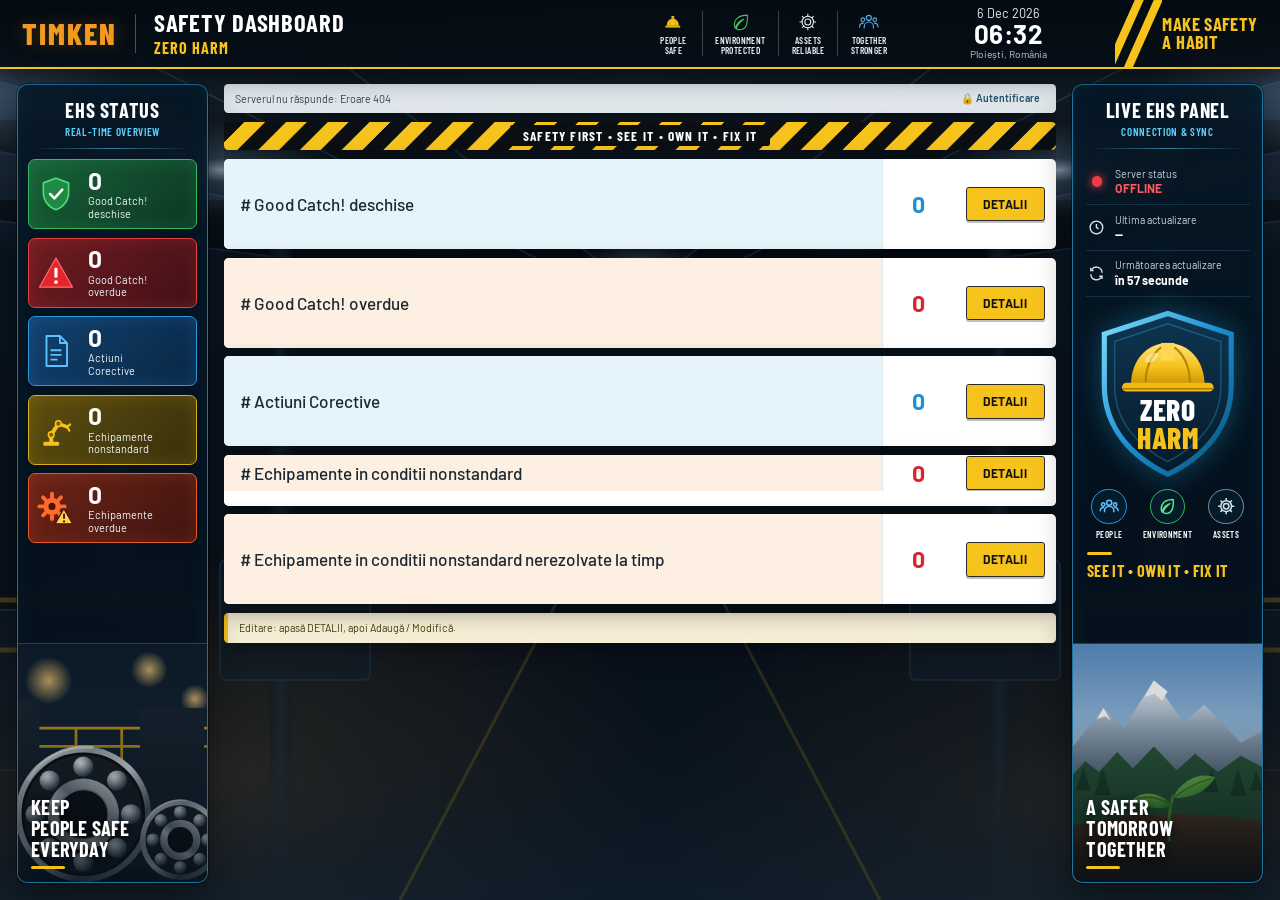
==== commit f595ad02: "Safety Dashboard: bottom panel photos taken from the mockup Co-Authored-By: Claude Opus 5.5 <noreply" ====
--- a/SafetyDashboard/index.html
+++ b/SafetyDashboard/index.html
@@ -96,7 +96,13 @@
 .tile.portocaliu { border-color: #e45a2c; background: linear-gradient(135deg, rgba(132, 40, 22, .82), rgba(76, 22, 14, .82)); box-shadow: inset 0 0 18px rgba(228, 90, 44, .2); }
 .poza { position: relative; margin-top: auto; min-height: 12rem; flex: 1 1 12rem; max-height: 17rem; overflow: hidden; border-top: 1px solid rgba(95, 211, 255, .25); }
 .poza > svg, .poza > .img { position: absolute; inset: 0; width: 100%; height: 100%; }
-.poza > .img { background-size: cover; background-position: center; }
+.poza > .img { background-size: cover; background-position: left bottom; }
+/* imaginile implicite (din macheta) au textul deja in fotografie */
+.poza.implicita .text { display: none; }
+.poza.implicita { flex: 0 0 auto; min-height: 0; max-height: none; }
+.panou.stanga .poza.implicita { aspect-ratio: 201 / 206; }
+.panou.dreapta .poza.implicita { aspect-ratio: 176 / 147; }
+.poza.implicita::after { background: none; }
 .poza::after { content: ""; position: absolute; inset: 0; background: linear-gradient(180deg, rgba(4, 14, 24, .15) 30%, rgba(4, 14, 24, .75) 100%); }
 .poza .text { position: absolute; left: .95rem; right: .6rem; bottom: .95rem; z-index: 1; font-family: var(--cond); font-weight: 700; font-size: 1.45rem; line-height: 1.02; text-shadow: 0 2px 8px rgba(0, 0, 0, .8); letter-spacing: .01em; }
 .poza .text::after { content: ""; display: block; width: 2.4rem; height: .22rem; background: var(--yellow); margin-top: .45rem; border-radius: 2px; }
@@ -651,8 +657,11 @@
   f.classList.toggle("implicit", !im.fundal); f.style.backgroundImage = im.fundal ? `url("${im.fundal}")` : "";
   $("hala").classList.toggle("ascuns", !!im.fundal); $("fundal").classList.toggle("cu-foto", !!im.fundal);
   for (const [k, svg, img] of [["stanga", "svgStanga", "imgStanga"], ["dreapta", "svgDreapta", "imgDreapta"]]) {
-    $(svg).classList.toggle("ascuns", !!im[k]); $(img).classList.toggle("ascuns", !im[k]);
-    $(img).style.backgroundImage = im[k] ? `url("${im[k]}")` : "";
+    // fara imagine incarcata: fotografia implicita din macheta (cu textul inclus)
+    const src = im[k] || `implicit/${k}.jpg`;
+    $(svg).classList.add("ascuns"); $(img).classList.remove("ascuns");
+    $(img).style.backgroundImage = `url("${src}")`;
+    $(img).parentElement.classList.toggle("implicita", !im[k]);
   }
 }
 
@@ -851,7 +860,7 @@
 
 /* ---------------- setari ---------------- */
 const ETICHETE_TEXTE = { companie: "Nume companie (logo text)", locatie: "Locație (sub ceas)", slogan_dreapta: "Slogan dreapta sus (| = rând nou)", banda: "Text pe banda galben-negru",
-  stanga_jos: "Text imagine stânga (| = rând nou)", dreapta_jos: "Text imagine dreapta (| = rând nou)", nota_jos: "Nota de jos" };
+  stanga_jos: "Text imagine stânga – doar pe o imagine încărcată de voi (| = rând nou)", dreapta_jos: "Text imagine dreapta – doar pe o imagine încărcată de voi (| = rând nou)", nota_jos: "Nota de jos" };
 function deschideSetari() {
   const admin = eu && eu.rol === "admin";
   document.querySelectorAll(".s-taburi .doar-admin").forEach(b => b.classList.toggle("ascuns", !admin));
@@ -876,7 +885,7 @@
 $("efecte").onchange = () => { document.body.classList.toggle("fara-efecte", !$("efecte").checked); try { localStorage.setItem("sdEfecte", $("efecte").checked ? "1" : "0"); } catch (e) {} };
 function deseneazaImagini() {
   const NUME = { fundal: ["Fundal pagină", "fotografie a halei, recomandat 1920×1080"], stanga: ["Imagine stânga jos", "ex. rulmenți, recomandat portret"], dreapta: ["Imagine dreapta jos", "ex. peisaj / natură"], logo: ["Logo", "PNG cu fundal transparent, în locul textului"] };
-  $("listaImagini").innerHTML = Object.entries(NUME).map(([k, [t, h]]) => `<div class="img-rand"><div class="prev" style="${CFG.imagini[k] ? `background-image:url('${esc(CFG.imagini[k])}')` : ""}">${CFG.imagini[k] ? "" : "implicit"}</div>
+  $("listaImagini").innerHTML = Object.entries(NUME).map(([k, [t, h]]) => `<div class="img-rand"><div class="prev" style="${CFG.imagini[k] ? `background-image:url('${esc(CFG.imagini[k])}')` : (k === "stanga" || k === "dreapta") ? `background-image:url('implicit/${k}.jpg')` : ""}">${CFG.imagini[k] || k === "stanga" || k === "dreapta" ? "" : "implicit"}</div>
     <div><b>${t}</b><small>${h}</small></div><div><button class="btn galben" data-img="${k}">Încarcă</button>${CFG.imagini[k] ? ` <button class="btn inchis" data-img-sterge="${k}">Implicit</button>` : ""}</div></div>`).join("");
 }
 let imgCheie = null;
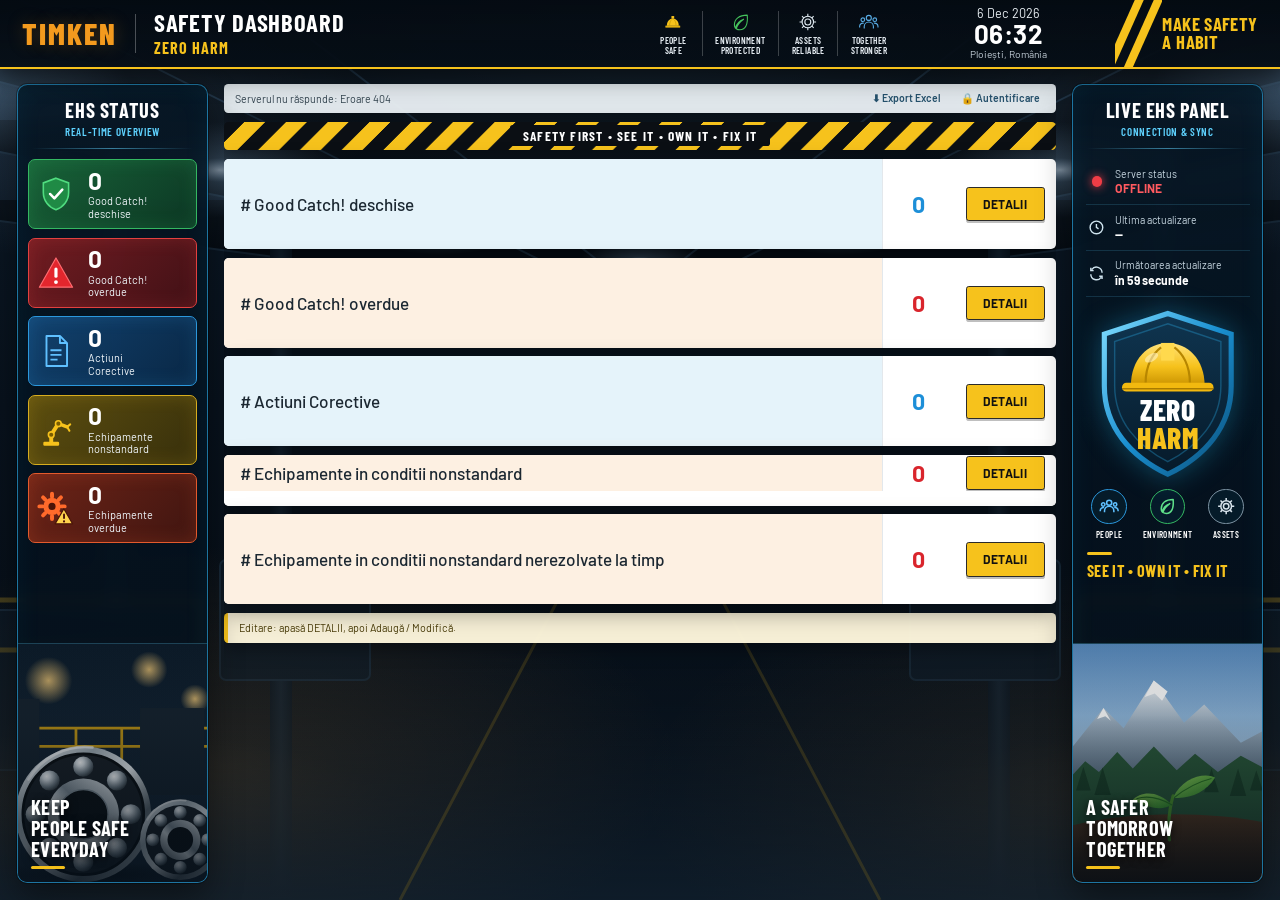
==== commit 36ef884b: "Safety Dashboard: automatic initial import, Excel export, quick import (button/drag&drop), animated " ====
--- a/SafetyDashboard/index.html
+++ b/SafetyDashboard/index.html
@@ -160,21 +160,70 @@
 .card .detalii { align-self: center; justify-self: center; width: 5.6rem; height: 2.45rem; border: 1px solid #2a2a2a; border-radius: .2rem; background: var(--yellow); color: #111; font-family: var(--sans); font-weight: 700; font-size: .86rem; letter-spacing: .03em; cursor: pointer; box-shadow: 0 2px 0 rgba(0,0,0,.25); transition: transform .15s, background .15s, color .15s; }
 .card .detalii:hover { transform: translateY(-1px); background: #111; color: var(--yellow); }
 .card .extra { grid-column: 1 / -1; padding: .2rem .7rem .75rem; background: #fff; }
-.eq { border: 1px solid #dbe3e8; border-radius: .45rem; padding: .6rem .8rem .55rem; margin-top: .55rem; background: #fbfdfe; cursor: pointer; transition: border-color .2s, box-shadow .2s; }
-.eq:hover { border-color: #9fb8c6; box-shadow: 0 3px 10px rgba(0, 0, 0, .08); }
-.eq .sus { display: flex; justify-content: space-between; align-items: center; gap: .6rem; font-weight: 700; font-size: .95rem; color: #16212b; }
-.eq .ins { font-size: .7rem; font-weight: 700; letter-spacing: .03em; padding: .12rem .45rem; border-radius: .2rem; }
-.eq .ins.ok { color: var(--ok); background: var(--ok-soft); } .eq .ins.rau { color: var(--bad); background: var(--bad-soft); }
-.eq .meta { font-size: .72rem; color: #5d6f7c; margin: .2rem 0 .5rem; }
-.eq .meta b { font-weight: 500; color: #3c4b57; margin-right: 1.2rem; }
-.eq .pista { height: .72rem; border-radius: 99px; background: #e1e8ec; overflow: hidden; }
-.eq .umplut { height: 100%; border-radius: 99px; background: linear-gradient(90deg, #52b947 0%, #a6c63a 45%, #f3c22a 100%); transition: width .9s ease; }
-.eq .umplut.rau { background: linear-gradient(90deg, #f37a80, #e3262d); }
-.eq .jos { display: flex; justify-content: space-between; font-size: .72rem; font-weight: 700; color: #33444f; margin-top: .4rem; }
+.eq { position: relative; border: 1px solid #dbe3e8; border-radius: .5rem; padding: .65rem .85rem .6rem; margin-top: .55rem;
+  background: linear-gradient(180deg, #ffffff, #f6f9fb); cursor: pointer; transition: border-color .2s, box-shadow .2s, transform .2s; overflow: hidden; }
+.eq::before { content: ""; position: absolute; left: 0; top: 0; bottom: 0; width: .28rem; background: var(--accent, #22a95b); }
+.eq:hover { border-color: #9fb8c6; box-shadow: 0 6px 18px rgba(16, 40, 60, .12); transform: translateY(-1px); }
+.eq .sus { display: flex; justify-content: space-between; align-items: center; gap: .6rem; font-weight: 700; font-size: .98rem; color: #16212b; }
+.eq .sus .nume { display: flex; align-items: center; gap: .45rem; min-width: 0; }
+.eq .sus .nume small { font-weight: 600; font-size: .7rem; color: #5d6f7c; background: #edf2f5; border-radius: .2rem; padding: .05rem .35rem; }
+.eq .ins { display: inline-flex; align-items: center; gap: .35rem; font-size: .7rem; font-weight: 800; letter-spacing: .05em; padding: .18rem .5rem; border-radius: 99px; white-space: nowrap; }
+.eq .ins i { width: .45rem; height: .45rem; border-radius: 50%; background: currentColor; }
+.eq .ins.ok { color: #128048; background: #dcf5e6; } .eq .ins.atentie { color: #9a6200; background: #fff1cc; }
+.eq .ins.rau { color: #c81e25; background: #fde2e2; } .eq .ins.rau i { animation: clipeste 1.2s ease-in-out infinite; }
+@keyframes clipeste { 50% { opacity: .25; transform: scale(.7); } }
+.eq .meta { display: flex; gap: 1.2rem; flex-wrap: wrap; font-size: .72rem; color: #5d6f7c; margin: .25rem 0 .55rem; }
+.eq .meta b { font-weight: 700; color: #2c3a45; }
+/* bara de progres */
+.bara { position: relative; height: 1.05rem; margin: 0 2.6rem 0 0; }
+.bara .pista { position: absolute; inset: 0; border-radius: 99px; background: linear-gradient(180deg, #dde6eb, #eef3f6); box-shadow: inset 0 1px 3px rgba(0, 0, 0, .18); overflow: hidden; }
+.bara .pista::after { content: ""; position: absolute; inset: 0; background:
+  linear-gradient(90deg, transparent calc(25% - 1px), rgba(255,255,255,.9) calc(25% - 1px) 25%, transparent 25%),
+  linear-gradient(90deg, transparent calc(50% - 1px), rgba(255,255,255,.9) calc(50% - 1px) 50%, transparent 50%),
+  linear-gradient(90deg, transparent calc(75% - 1px), rgba(255,255,255,.9) calc(75% - 1px) 75%, transparent 75%); }
+.bara .umplut { position: absolute; left: 0; top: 0; bottom: 0; width: 0; border-radius: 99px; overflow: hidden;
+  transition: width 1.4s cubic-bezier(.22, .9, .24, 1); box-shadow: 0 0 10px var(--stralucire, rgba(34, 169, 91, .45)), inset 0 1px 0 rgba(255,255,255,.45); }
+.bara .umplut::before { content: ""; position: absolute; inset: 0; background: linear-gradient(180deg, rgba(255,255,255,.38), rgba(255,255,255,0) 55%, rgba(0,0,0,.08)); }
+.bara .umplut::after { content: ""; position: absolute; top: 0; bottom: 0; left: -40%; width: 40%;
+  background: linear-gradient(100deg, transparent, rgba(255,255,255,.65), transparent); animation: lucire 3.6s ease-in-out infinite; }
+@keyframes lucire { 0% { left: -40%; } 60%, 100% { left: 110%; } }
+.bara.ok .umplut { background: linear-gradient(90deg, #12a150, #46c35a 55%, #8bd448); --stralucire: rgba(34, 169, 91, .5); }
+.bara.atentie .umplut { background: linear-gradient(90deg, #47b955, #c4cf2e 45%, #f5c018 75%, #f59e0b); --stralucire: rgba(245, 158, 11, .5); }
+.bara.critic .umplut { background: linear-gradient(90deg, #8bc34a, #f5c018 35%, #f7891f 70%, #ef5a24); --stralucire: rgba(239, 90, 36, .55); }
+.bara.rau .umplut { background: repeating-linear-gradient(-45deg, #e3262d 0 .55rem, #c51d24 .55rem 1.1rem); background-size: 1.56rem 1.56rem;
+  animation: dungiRosii 1s linear infinite, pulsRosu 1.8s ease-in-out infinite; --stralucire: rgba(227, 38, 45, .6); }
+@keyframes dungiRosii { to { background-position: 1.56rem 0; } }
+@keyframes pulsRosu { 50% { box-shadow: 0 0 18px rgba(227, 38, 45, .85), inset 0 1px 0 rgba(255,255,255,.45); } }
+.bara .cap { position: absolute; top: 50%; left: 0; transform: translate(-50%, -50%); transition: left 1.4s cubic-bezier(.22, .9, .24, 1); z-index: 1; }
+.bara .cap span { display: block; min-width: 2.6rem; text-align: center; font-size: .68rem; font-weight: 800; color: #fff; padding: .14rem .38rem; border-radius: 99px;
+  background: #1c2a35; box-shadow: 0 2px 8px rgba(0,0,0,.28), 0 0 0 2px #fff; animation: apare .5s .9s both cubic-bezier(.3, 1.6, .5, 1); }
+.bara.ok .cap span { background: #128048; } .bara.atentie .cap span { background: #b07400; } .bara.critic .cap span { background: #d4521c; } .bara.rau .cap span { background: #c81e25; }
+@keyframes apare { from { transform: scale(0); opacity: 0; } }
+.bara .final { position: absolute; right: -2.6rem; top: 50%; transform: translateY(-50%); width: 2.3rem; text-align: center; font-size: 1rem; line-height: 1; }
+.eq .jos { display: flex; justify-content: space-between; gap: .6rem; font-size: .72rem; font-weight: 700; color: #33444f; margin-top: .45rem; }
+.eq .jos .rest { font-variant-numeric: tabular-nums; }
+.eq .jos .rest.rau { color: #c81e25; } .eq .jos .rest.atentie { color: #b07400; }
+/* mini-bare in tabele */
+.mini-bara { display: flex; align-items: center; gap: .45rem; min-width: 8rem; }
+.mini-bara .p { flex: 1; height: .5rem; border-radius: 99px; background: #e3eaee; overflow: hidden; box-shadow: inset 0 1px 2px rgba(0,0,0,.12); }
+.mini-bara .p i { display: block; height: 100%; border-radius: 99px; width: 0; transition: width 1s cubic-bezier(.22, .9, .24, 1); }
+.mini-bara.ok i { background: linear-gradient(90deg, #12a150, #8bd448); } .mini-bara.atentie i { background: linear-gradient(90deg, #c4cf2e, #f59e0b); }
+.mini-bara.critic i { background: linear-gradient(90deg, #f5c018, #ef5a24); } .mini-bara.rau i { background: repeating-linear-gradient(-45deg, #e3262d 0 4px, #c51d24 4px 8px); }
+.mini-bara b { font-size: .72rem; min-width: 2.4rem; text-align: right; font-variant-numeric: tabular-nums; }
+/* ecran gol / import */
+.gol-mare { background: rgba(255,255,255,.97); color: var(--ink); border-radius: .5rem; padding: 2rem 1.6rem; text-align: center; box-shadow: 0 10px 28px rgba(0,0,0,.4); }
+.gol-mare h3 { margin: .2rem 0 .4rem; font-family: var(--cond); font-size: 1.8rem; }
+.gol-mare p { margin: 0 auto 1.1rem; max-width: 34rem; color: #4b5b67; }
+.gol-mare .ico { font-size: 2.6rem; }
+.zona-drop { position: fixed; inset: 0; z-index: 30; display: none; place-items: center; background: rgba(3, 10, 18, .82); backdrop-filter: blur(3px); }
+.zona-drop.activ { display: grid; }
+.zona-drop div { border: 3px dashed var(--yellow); border-radius: 1rem; padding: 3rem 4rem; text-align: center; font-family: var(--cond); font-size: 2rem; font-weight: 700; color: #fff; background: rgba(6, 24, 38, .8); }
+.zona-drop small { display: block; font-family: var(--sans); font-size: 1rem; font-weight: 500; color: #a9c4d3; margin-top: .5rem; }
 .nota { background: rgba(253, 246, 220, .97); color: #4a3d0a; border-left: .3rem solid var(--yellow); border-radius: .3rem; padding: .6rem .8rem; font-size: .76rem; box-shadow: 0 6px 18px rgba(0, 0, 0, .35); }
 
 /* ================= pagina de detalii ================= */
 .lista-carduri { display: contents; }
+.lista-carduri.ascuns { display: none !important; }
 .detalii-pag { display: none; flex-direction: column; gap: .7rem; }
 .mod-detalii .lista-carduri { display: none; }
 .mod-detalii .detalii-pag { display: flex; }
@@ -440,9 +489,17 @@
   <main class="centru">
     <div class="bara-stare">
       <span class="txt" id="stare">Se încarcă datele…</span>
+      <button id="btnExport" title="Descarcă toate datele într-un fișier Excel">⬇ Export Excel</button>
+      <button id="btnImportRapid" class="ascuns" title="Importă dintr-un fișier Excel">⬆ Import Excel</button>
       <span id="zonaUser"></span>
     </div>
 
+    <div class="gol-mare ascuns" id="golMare">
+      <div class="ico">📊</div>
+      <h3>Nu există încă date</h3>
+      <p id="golText">Importă fișierul <b>Dashboard safety.xlsm</b> ca să populezi dashboard-ul cu toate datele (Good Catch, echipamente, acțiuni corective, incidente). Poți și să tragi fișierul direct peste pagină.</p>
+      <button class="btn galben" id="btnGolImport" style="height:2.8rem;font-size:1rem">⬆ Importă din Excel</button>
+    </div>
     <div class="lista-carduri">
       <div class="banda"><span id="banda">SAFETY FIRST • SEE IT • OWN IT • FIX IT</span></div>
       <div class="card"><div class="eticheta albastru"># Good Catch! deschise</div><div class="val albastru" id="vGcOpen">0</div><button class="detalii" data-deschide="gc">DETALII</button></div>
@@ -458,6 +515,7 @@
       <div class="det-sus">
         <h2 id="detTitlu">Detalii</h2>
         <button class="btn galben" id="btnAdauga">＋ Adaugă</button>
+        <button class="btn alb" id="btnExportDet" title="Descarcă toate datele în Excel">⬇ Export Excel</button>
         <button class="btn inchis" id="btnInapoi">← Dashboard</button>
       </div>
       <div class="taburi" id="detTaburi" role="tablist"></div>
@@ -611,6 +669,8 @@
 </div></div>
 
 <div class="toast" id="toast"></div>
+<div class="zona-drop" id="zonaDrop"><div>⬆ Eliberează fișierul Excel aici<small>Datele din „Dashboard safety.xlsm” vor fi importate</small></div></div>
+<input type="file" id="inExcelRapid" accept=".xlsx,.xlsm" class="ascuns">
 
 <script>
 "use strict";
@@ -692,6 +752,10 @@
 
 function deseneaza() {
   const i = D.indicatori;
+  $("golMare").classList.toggle("ascuns", !D.gol);
+  document.querySelector(".lista-carduri").classList.toggle("ascuns", !!D.gol);
+  const admin = eu && eu.rol === "admin";
+  $("btnGolImport").textContent = admin ? "⬆ Importă din Excel" : "🔒 Autentifică-te ca administrator";
   [["tGcOpen", i.gc_deschise], ["vGcOpen", i.gc_deschise], ["tGcOver", i.gc_overdue], ["vGcOver", i.gc_overdue], ["tAc", i.actiuni], ["vAc", i.actiuni],
    ["tEq", i.echipamente], ["vEq", i.echipamente], ["tEqLate", i.echipamente_depasite], ["vEqLate", i.echipamente_depasite]].forEach(([k, v]) => numar(k, v));
   deseneazaEq();
@@ -699,30 +763,49 @@
 }
 
 function zi(s) { return s ? new Date(s + "T00:00:00") : null; }
+// progres = timpul consumat intre inregistrare si termen
+function progres(start, termen, depasit) {
+  const azi = zi(D.azi), st = zi(start), du = zi(termen);
+  if (!st || !du || du <= st) return { pct: depasit ? 100 : 0, clasa: depasit ? "rau" : "ok", zile: du ? Math.round((du - azi) / 864e5) : null };
+  const pct = Math.max(0, Math.min(100, Math.round((azi - st) / (du - st) * 100)));
+  const zile = Math.round((du - azi) / 864e5);
+  return { pct, zile, clasa: depasit ? "rau" : pct >= 85 ? "critic" : pct >= 60 ? "atentie" : "ok" };
+}
+const PCT_VECHI = new Map();
+function animaBare(radacina) {
+  const fara = document.body.classList.contains("fara-efecte");
+  radacina.querySelectorAll("[data-pct]").forEach(el => {
+    const tinta = +el.dataset.pct, cheie = el.dataset.cheie, vechi = PCT_VECHI.has(cheie) ? PCT_VECHI.get(cheie) : 0;
+    const um = el.querySelector(".umplut, i"), cap = el.querySelector(".cap");
+    if (um) um.style.width = (fara ? tinta : vechi) + "%";
+    const poz = v => `min(${v}%, calc(100% - 1.45rem))`;  // eticheta nu iese peste capatul barei
+    if (cap) cap.style.left = poz(fara ? tinta : vechi);
+    PCT_VECHI.set(cheie, tinta);
+    if (!fara) requestAnimationFrame(() => requestAnimationFrame(() => { if (um) um.style.width = tinta + "%"; if (cap) cap.style.left = poz(tinta); }));
+  });
+}
 function deseneazaEq() {
-  const azi = zi(D.azi);
   const lista = D.eq.filter(e => !e.rezolvat);
+  const ACCENT = { ok: "#22a95b", atentie: "#f0a400", critic: "#ef5a24", rau: "#e3262d" };
   $("listaEq").innerHTML = lista.length ? lista.map(e => {
-    const st = zi(e.inregistrat), du = zi(e.termen);
-    let pct = 0, msg = "Date incomplete";
-    const late = !!e.depasit;
-    if (st && du && du > st) {
-      pct = Math.max(0, Math.min(100, Math.round((azi - st) / (du - st) * 100)));
-      const z = Math.round((du - azi) / 864e5);
-      msg = late ? `OVERDUE • ${Math.abs(z)} zile` : z === 0 ? "TERMEN AZI" : `${z} zile rămase`;
-    } else if (late) { pct = 100; msg = "OVERDUE"; }
-    return `<div class="eq" data-ent="eq" data-id="${e.id}" title="Click pentru editare">
-      <div class="sus"><span>${esc(e.echipament)}</span><span class="ins ${late ? "rau" : "ok"}">${late ? "OVERDUE" : "IN TERMEN"}</span></div>
-      <div class="meta"><b>Registred: ${ro(e.inregistrat) || "—"}</b><b>Due date: ${ro(e.termen) || "—"}</b></div>
-      <div class="pista"><div class="umplut ${late ? "rau" : ""}" style="width:${pct}%"></div></div>
-      <div class="jos"><span>${pct}% timp consumat</span><span>${msg}</span></div></div>`;
-  }).join("") : `<div class="gol" style="padding:.8rem">Niciun echipament în condiții nonstandard.</div>`;
+    const p = progres(e.inregistrat, e.termen, e.depasit);
+    let msg = "Date incomplete";
+    if (p.zile !== null) msg = e.depasit ? `OVERDUE • ${Math.abs(p.zile)} ${Math.abs(p.zile) === 1 ? "zi" : "zile"}` : p.zile === 0 ? "TERMEN AZI" : `${p.zile} ${p.zile === 1 ? "zi rămasă" : "zile rămase"}`;
+    const chip = e.depasit ? ["rau", "OVERDUE"] : p.clasa === "ok" ? ["ok", "IN TERMEN"] : ["atentie", "ATENȚIE"];
+    return `<div class="eq" data-ent="eq" data-id="${e.id}" title="Click pentru editare" style="--accent:${ACCENT[p.clasa]}">
+      <div class="sus"><span class="nume">${esc(e.echipament)}${e.sectie ? `<small>${esc(e.sectie)}</small>` : ""}</span><span class="ins ${chip[0]}"><i></i>${chip[1]}</span></div>
+      <div class="meta"><span>Registred: <b>${ro(e.inregistrat) || "—"}</b></span><span>Due date: <b>${ro(e.termen) || "—"}</b></span>${e.motiv ? `<span>${esc(e.motiv)}</span>` : ""}</div>
+      <div class="bara ${p.clasa}" data-pct="${p.pct}" data-cheie="eq${e.id}" role="progressbar" aria-valuenow="${p.pct}" aria-valuemin="0" aria-valuemax="100" aria-label="Timp consumat ${esc(e.echipament)}">
+        <div class="pista"><div class="umplut"></div></div><div class="cap"><span>${p.pct}%</span></div><div class="final">${e.depasit ? "⚠️" : "🏁"}</div></div>
+      <div class="jos"><span>${p.pct}% timp consumat</span><span class="rest ${e.depasit ? "rau" : p.clasa === "ok" ? "" : "atentie"}">${msg}</span></div></div>`;
+  }).join("") : `<div class="gol" style="padding:.8rem">Niciun echipament în condiții nonstandard. 👍</div>`;
+  animaBare($("listaEq"));
 }
 
 /* ---------------- pagina de detalii ---------------- */
 const VEDERI = {
-  gc: { titlu: "Good Catch – Detalii", col: [["gc_id", "ID"], ["dept", "Dept"], ["descriere", "Descriere"], ["data", "Data", "d"], ["status", "Status"], ["responsabil", "Assigned To"], ["termen", "Closure Due", "d"], ["zile_deschis", "Zile deschis", "n"], ["zile_termen", "Zile până la termen", "n"]], inchis: x => x.inchis },
-  eq: { titlu: "Echipamente nonstandard – Detalii", col: [["sectie", "Secție"], ["echipament", "Echipament"], ["motiv", "Motivul"], ["status", "Status"], ["inregistrat", "Registered", "d"], ["termen", "Due date", "d"], ["depasit", "Scadență depășită"]], inchis: x => x.rezolvat },
+  gc: { titlu: "Good Catch – Detalii", col: [["gc_id", "ID"], ["dept", "Dept"], ["descriere", "Descriere"], ["data", "Data", "d"], ["status", "Status"], ["responsabil", "Assigned To"], ["termen", "Closure Due", "d"], ["_progres", "Timp consumat"], ["zile_deschis", "Zile deschis", "n"], ["zile_termen", "Zile până la termen", "n"]], inchis: x => x.inchis, start: "data" },
+  eq: { titlu: "Echipamente nonstandard – Detalii", col: [["sectie", "Secție"], ["echipament", "Echipament"], ["motiv", "Motivul"], ["status", "Status"], ["inregistrat", "Registered", "d"], ["termen", "Due date", "d"], ["_progres", "Timp consumat"], ["depasit", "Scadență depășită"]], inchis: x => x.rezolvat, start: "inregistrat" },
   ac: { titlu: "Acțiuni corective – Detalii", col: [["descriere", "Descriere acțiune"], ["responsabil", "Responsabil"], ["termen", "Termen", "d"], ["inchis", "Stadiu"]], inchis: x => x.inchis },
   inc: { titlu: "Incidente – Detalii", col: [["tip", "Tip incident"], ["descriere", "Descriere"], ["data", "Data", "d"], ["inchis", "Status acțiuni"]], inchis: x => x.inchis },
 };
@@ -734,6 +817,12 @@
 }
 function inchideDetalii() { vedere = null; document.body.classList.remove("mod-detalii"); }
 function celula(ent, x, [k, , tip]) {
+  if (k === "_progres") {
+    const inch = ent === "gc" ? x.inchis : x.rezolvat;
+    if (inch) return `<td><span class="badge b-inch">Închis</span></td>`;
+    const p = progres(x[VEDERI[ent].start], x.termen, ent === "gc" ? x.status === "Overdue" : x.depasit);
+    return `<td><div class="mini-bara ${p.clasa}" data-pct="${p.pct}" data-cheie="t${ent}${x.id}"><div class="p"><i></i></div><b>${p.pct}%</b></div></td>`;
+  }
   const v = x[k];
   if (k === "status" && ent === "gc") return `<td><span class="badge ${v === "Overdue" ? "b-over" : v === "Open" ? "b-open" : "b-inch"}">${esc(v)}</span></td>`;
   if (k === "depasit") return `<td class="${v ? "rosu" : "verde"}">${v ? "DA" : "NU"}</td>`;
@@ -757,13 +846,15 @@
   if (q) rows = rows.filter(x => V.col.some(([k]) => String(x[k] ?? "").toLowerCase().includes(q)));
   if (sortare.k) {
     const k = sortare.k;
-    rows = [...rows].sort((a, b) => { const x = a[k] ?? "", y = b[k] ?? ""; return (typeof x === "number" && typeof y === "number" ? x - y : String(x).localeCompare(String(y), "ro", { numeric: true })) * sortare.dir; });
+    const val = r => k === "_progres" ? progres(r[V.start], r.termen, false).pct : r[k];
+    rows = [...rows].sort((a, b) => { const x = val(a) ?? "", y = val(b) ?? ""; return (typeof x === "number" && typeof y === "number" ? x - y : String(x).localeCompare(String(y), "ro", { numeric: true })) * sortare.dir; });
   }
   const filtruTxt = filtru === "overdue" ? " (doar overdue)" : filtru === "depasite" ? " (doar depășite)" : "";
   $("detTitlu").textContent = V.titlu + filtruTxt;
   $("detTabel").innerHTML = `<thead><tr>${V.col.map(([k, t]) => `<th data-k="${k}" class="${sortare.k === k ? "sortat" : ""}">${t}<span class="sag">${sortare.k === k ? (sortare.dir > 0 ? "↑" : "↓") : "↕"}</span></th>`).join("")}<th></th></tr></thead>
     <tbody>${rows.map(x => `<tr data-ent="${vedere}" data-id="${x.id}">${V.col.map(c => celula(vedere, x, c)).join("")}<td class="act">${eu ? `<button data-a="edit" title="Modifică">✎</button>` : ""}</td></tr>`).join("")}</tbody>`
     + (rows.length ? "" : `<tbody><tr><td colspan="${V.col.length + 1}" class="gol">Nu există înregistrări${filtruTxt}.</td></tr></tbody>`);
+  animaBare($("detTabel"));
 }
 
 /* ---------------- formular editare ---------------- */
@@ -825,11 +916,42 @@
 $("formRec").onsubmit = e => { e.preventDefault(); salveazaForm(); };
 
 /* ---------------- autentificare ---------------- */
+async function importaFisier(f, inlocuieste = true) {
+  if (!f) return;
+  if (!/\.(xlsx|xlsm)$/i.test(f.name)) { toast("Alege un fișier Excel (.xlsx sau .xlsm)."); return; }
+  if (!eu || eu.rol !== "admin") { if (!(await cereLogin())) return; if (eu.rol !== "admin") { toast("Doar un administrator poate importa."); return; } }
+  if (!D.gol && inlocuieste && !confirm(`Importi „${f.name}”?\n\nToate datele actuale vor fi ÎNLOCUITE cu cele din Excel (se face backup înainte).`)) return;
+  toast("Se importă…");
+  try {
+    const j = await api("api/import-excel", { continut: await citesteB64(f), inlocuieste });
+    D = j; deseneaza();
+    const n = j.importat;
+    toast(`Importat: ${n.gc} Good Catch, ${n.eq} echipamente, ${n.ac} acțiuni corective, ${n.inc} incidente.`);
+  } catch (e) { toast("Import eșuat: " + e.message); }
+}
+function exportExcel() { const a = document.createElement("a"); a.href = "api/export.xlsx?t=" + Date.now(); a.download = ""; document.body.appendChild(a); a.click(); a.remove(); toast("Se descarcă fișierul Excel…"); }
+$("btnExport").onclick = exportExcel; $("btnExportDet").onclick = exportExcel;
+const alegeExcel = async () => {
+  if (!eu || eu.rol !== "admin") { if (!(await cereLogin())) return; if (eu.rol !== "admin") { toast("Doar un administrator poate importa."); return; } }
+  $("inExcelRapid").value = ""; $("inExcelRapid").click();
+};
+$("btnImportRapid").onclick = alegeExcel; $("btnGolImport").onclick = alegeExcel;
+$("inExcelRapid").onchange = () => importaFisier($("inExcelRapid").files[0]);
+// trage fisierul Excel peste pagina
+let adancimeDrag = 0;
+const areFisier = e => [...(e.dataTransfer?.types || [])].includes("Files");
+addEventListener("dragenter", e => { if (!areFisier(e)) return; e.preventDefault(); adancimeDrag++; $("zonaDrop").classList.add("activ"); });
+addEventListener("dragover", e => { if (areFisier(e)) e.preventDefault(); });
+addEventListener("dragleave", e => { if (!areFisier(e)) return; if (--adancimeDrag <= 0) { adancimeDrag = 0; $("zonaDrop").classList.remove("activ"); } });
+addEventListener("drop", e => { if (!areFisier(e)) return; e.preventDefault(); adancimeDrag = 0; $("zonaDrop").classList.remove("activ"); importaFisier(e.dataTransfer.files[0]); });
+
 function zonaUser() {
   $("zonaUser").innerHTML = eu
     ? `<button id="btnSetari" title="Setări">⚙ ${esc(eu.nume)}</button><button id="btnIesire">Ieșire</button>`
     : `<button id="btnIntra" title="Autentificare pentru editare">🔒 Autentificare</button>`;
+  $("btnImportRapid").classList.toggle("ascuns", !(eu && eu.rol === "admin"));
   if (vedere) deseneazaDetalii();
+  if (D) deseneaza();
 }
 $("zonaUser").addEventListener("click", async e => {
   if (e.target.closest("#btnIntra")) cereLogin();
@@ -852,6 +974,7 @@
         if (init) { if (d.parola !== $("lgParola2").value) throw new Error("Parolele nu coincid."); d.nume = $("lgNume").value.trim(); } else d.tine_minte = $("lgTine").checked;
         const j = await api(init ? "api/initializare" : "api/login", d);
         eu = j.eu; CFG.configurat = true; zonaUser(); inchideVoal("voalLogin"); toast(init ? "Cont creat. Ești administrator." : `Bun venit, ${eu.nume}!`);
+        if (init && D && D.gol) setTimeout(alegeExcel, 400);
       } catch (er) { mesaj("lgMesaj", er.message, "err"); }
     };
     deschideVoal("voalLogin"); setTimeout(() => (init ? $("lgNume") : $("lgUser")).focus(), 50);
